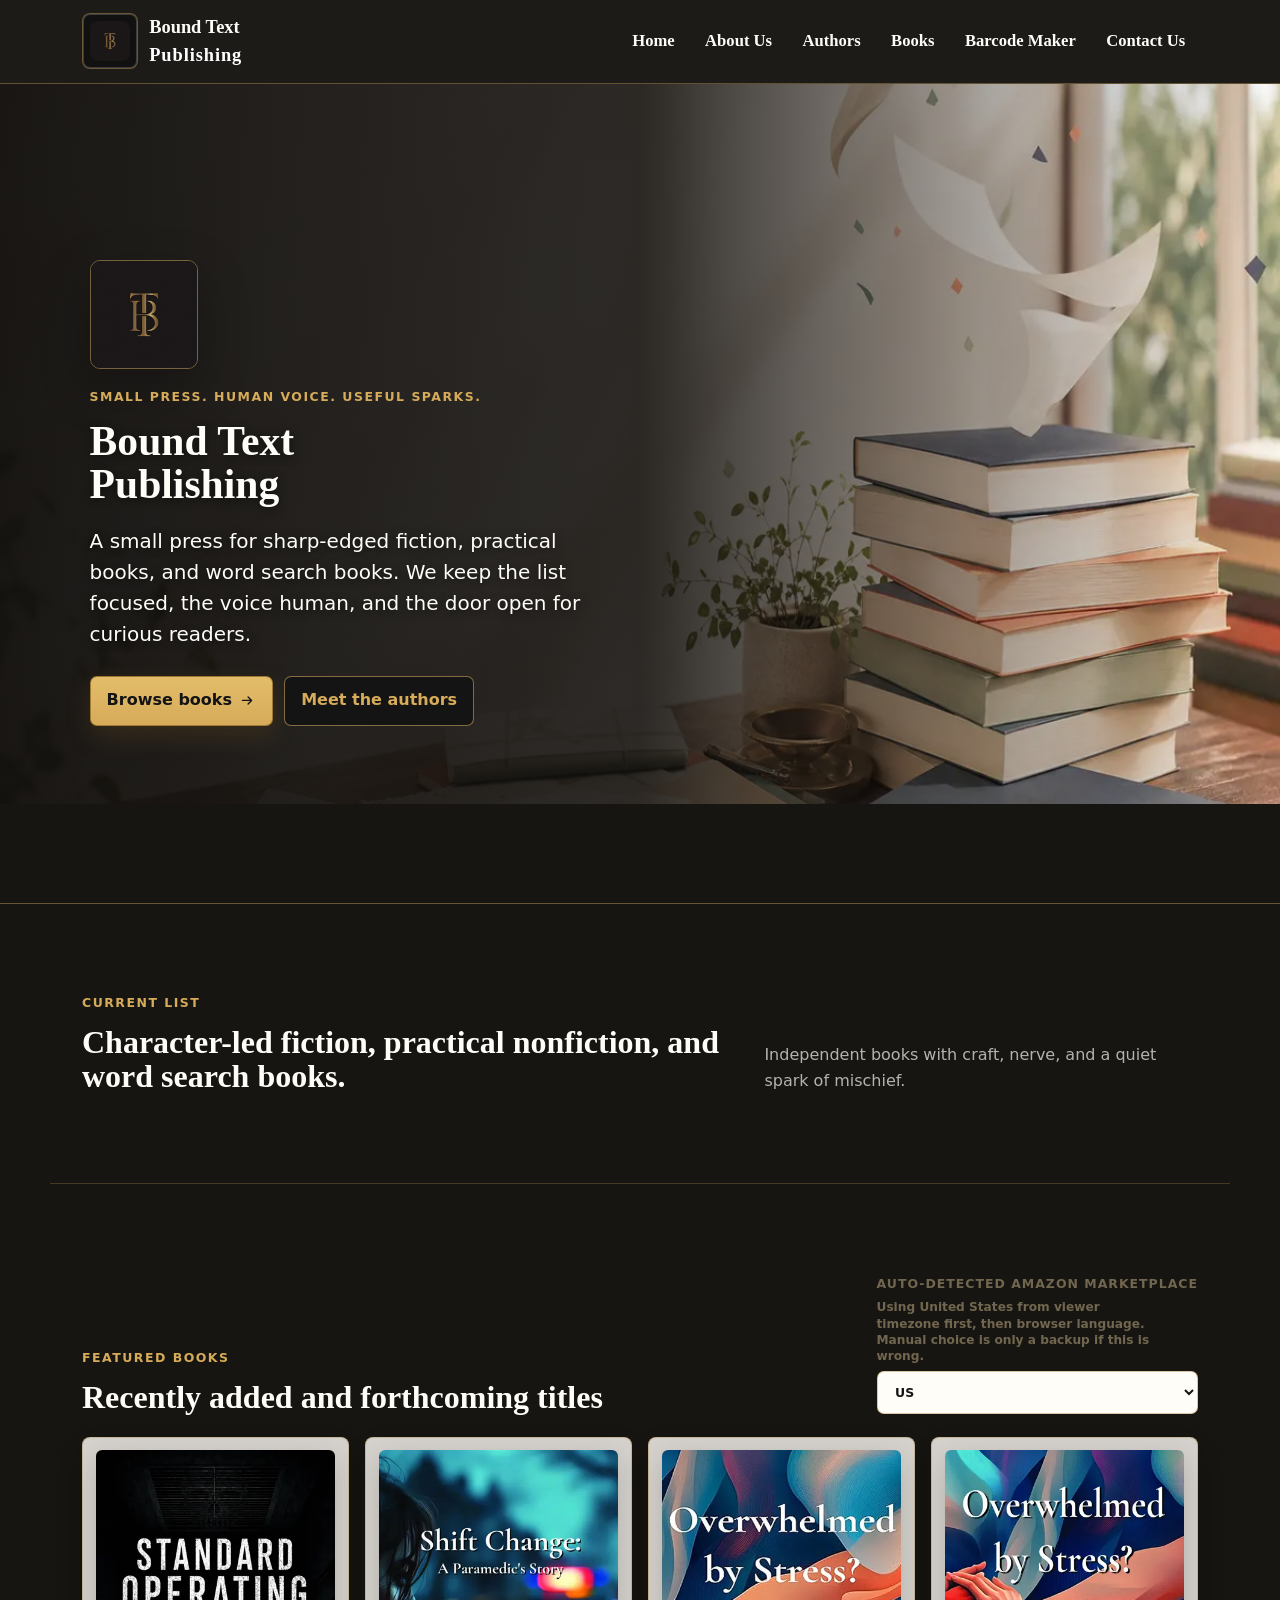
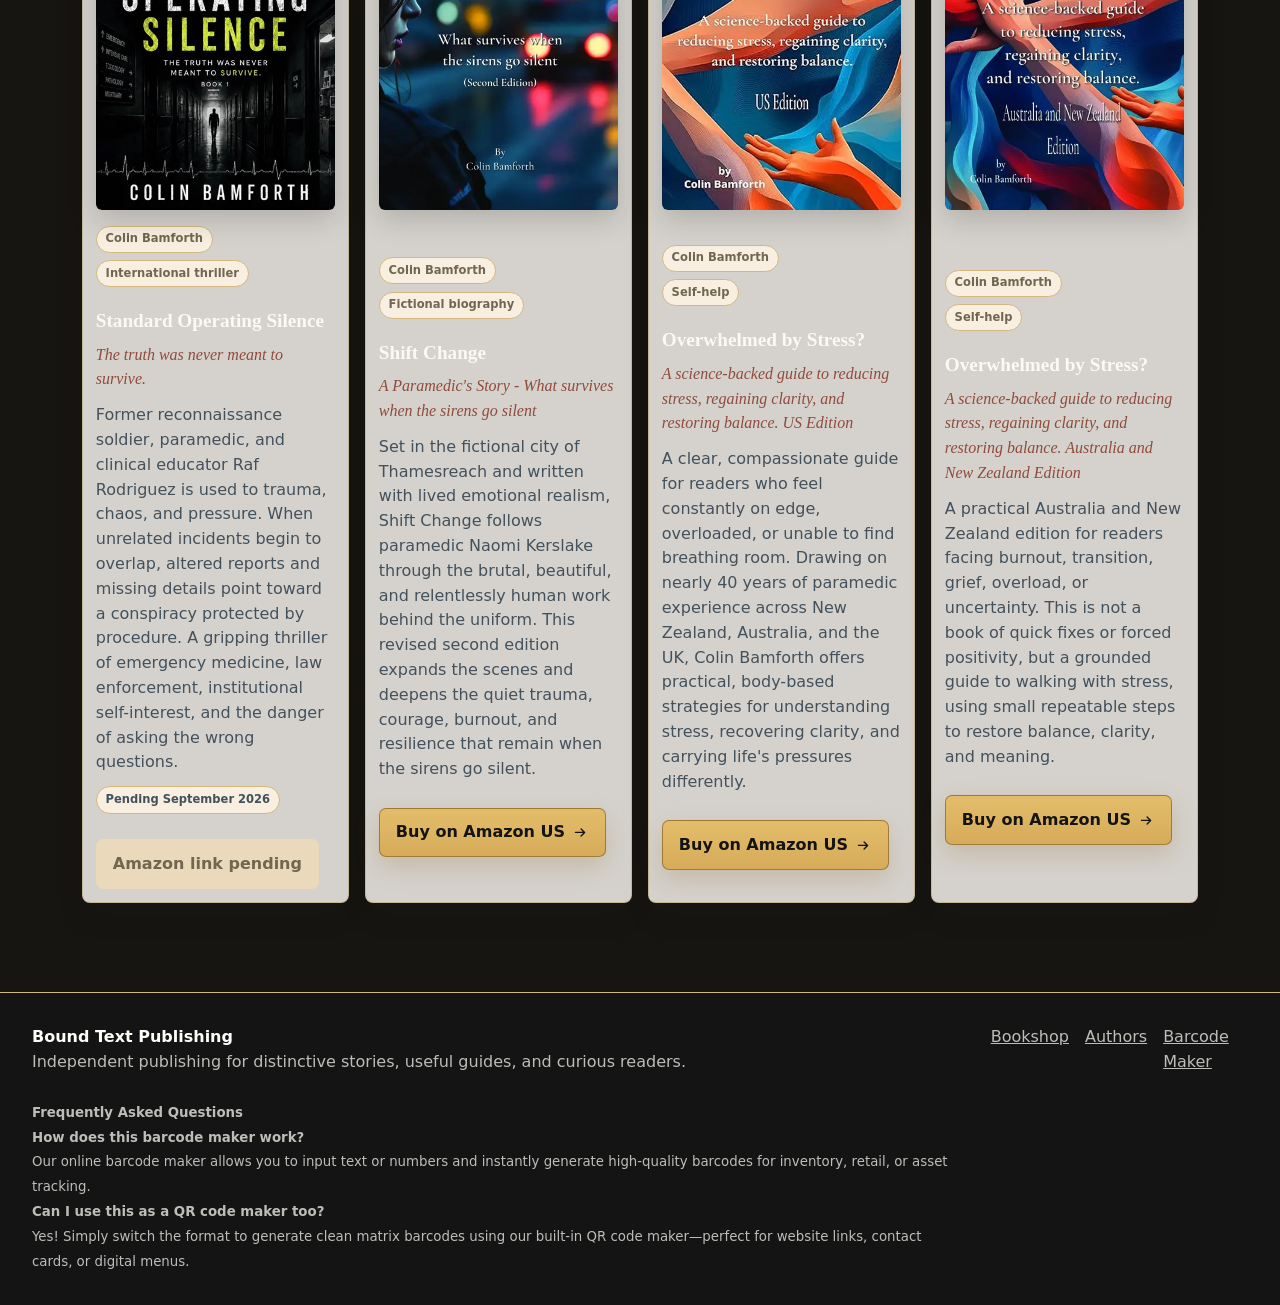
==== index.html @ a1147812 "Update index.html" ====
<!doctype html>
<html lang="en">
  <head>
    <meta charset="utf-8">
    <meta name="viewport" content="width=device-width, initial-scale=1">
    <meta http-equiv="Content-Security-Policy" content="default-src 'self'; script-src 'self' 'unsafe-inline' https://pagead2.googlesyndication.com; style-src 'self'; img-src 'self' data: https://pagead2.googlesyndication.com; connect-src 'none'; object-src 'none'; base-uri 'self'; form-action 'self'; upgrade-insecure-requests">
    <title>Free Barcode Maker & QR Code Generator | BoundText</title>
    <meta name="description" content="Bound Text Publishing: independent books with craft, nerve, and a quiet spark of mischief. Featuring a free online barcode maker and QR code generator.">
    <link rel="stylesheet" href="styles.css?v=5">
    <!-- Preload critical WebP hero background layout -->
    <link rel="preload" href="assets/hero-publishing.webp" as="image">
    <script async src="https://pagead2.googlesyndication.com/pagead/js/adsbygoogle.js?client=ca-pub-6010064614725231" crossorigin="anonymous"></script>
  </head>
  <body>
    <a class="skip-link" href="#main">Main content</a>
    <header class="site-header">
      <nav class="nav-shell" aria-label="Main navigation">
        <a class="brand" href="#home" aria-label="Bound Text Publishing home">
          <!-- Updated BT Logo WebP file path -->
          <span class="brand-mark"><img src="assets/bt logo tiny.webp" width="107" height="107" alt="Bound Text Logo"></span>
          <span>
            <strong>Bound Text</strong>
            <small>Publishing</small>
          </span>
        </a>
        <button class="menu-button" type="button" aria-expanded="false" aria-controls="site-menu">
          <span></span><span></span><span></span>
        </button>
      <div class="site-menu" id="site-menu">
        <a href="#home">Home</a>
        <a href="#about">About Us</a>
        <a href="#authors">Authors</a>
        <a href="#books">Books</a>
        <a href="#barcode">Barcode Maker</a>
        <a href="#contact">Contact Us</a>
      </div>
      </nav>
    </header>

    <!-- Min-height acts as a visual anchor preventing footer-upward layout shifts -->
    <main id="main" style="min-height: 80vh;">
      <section class="section">
        <h1>Bound Text Publishing</h1>
        <p>Independent publishing for distinctive stories, useful guides, and curious readers. Small press. Human voice. Useful sparks.</p>
        <p>Character-led fiction, practical nonfiction, and word search books. Browse our curated collection of authors and distinctive stories.</p>
        <h2>Free Online Barcode Maker and QR Code Generator</h2>
        <p>Create ISBN barcodes with genuine checksum validation, publishing codes, retail labels, internal inventory codes, and QR codes for public use. Accepted formats include ISBN-13, ISSN, ISMN, EAN-13, UPC-A, Code 128, and Data Matrix.</p>
      </section>
    </main>

    <footer class="site-footer">
      <div>
        <strong>Bound Text Publishing</strong>
        <p>Independent publishing for distinctive stories, useful guides, and curious readers.</p>
        
        <br>
        <p><small><strong>Frequently Asked Questions</strong></small></p>
        
        <p><small><strong>How does this barcode maker work?</strong><br>
        Our online barcode maker allows you to input text or numbers and instantly generate high-quality barcodes for inventory, retail, or asset tracking.</small></p>
        
        <p><small><strong>Can I use this as a QR code maker too?</strong><br>
        Yes! Simply switch the format to generate clean matrix barcodes using our built-in QR code maker—perfect for website links, contact cards, or digital menus.</small></p>
      </div>
      <div class="footer-links">
        <a href="#books">Bookshop</a>
        <a href="#authors">Authors</a>
        <a href="#barcode">Barcode Maker</a>
      </div>
    </footer>

    <template id="icon-arrow">
      <svg viewBox="0 0 24 24" aria-hidden="true"><path d="M5 12h13m-5-5 5 5-5 5"></path></svg>
    </template>
    
    <!-- Defer non-critical execution to let DOM tree render smoothly first -->
    <script src="bwip-js.min.js?v=1" defer></script>
   <script src="content.js?v=2" defer></script>
    <script src="app.js?v=5" defer></script>
  </body>
</html>
---- styles.css ----
:root {
  --paper: #f8efe0;
  --paper-deep: #ead9ba;
  --ink: #141414;
  --charcoal: #1d1b18;
  --muted: #71664f;
  --line: #d2b77f;
  --blue: #253744;
  --green: #455b4a;
  --coral: #8f4b3c;
  --gold: #d6ab59;
  --gold-deep: #a97c2e;
  --gold-dark: #8d6422;
  --heading-font: Garamond, "EB Garamond", "Cormorant Garamond", Georgia, serif;
  --white: #fffdf7;
  --shadow: 0 18px 55px rgba(20, 20, 20, 0.16);
}

* {
  box-sizing: border-box;
}

html {
  scroll-behavior: smooth;
}

body {
  margin: 0;
  background:
    radial-gradient(circle at top left, rgba(213, 171, 89, 0.12), transparent 22rem),
    #171511;
  color: rgba(255, 253, 247, 0.9);
  font-family: Inter, ui-sans-serif, system-ui, -apple-system, BlinkMacSystemFont, "Segoe UI", sans-serif;
  line-height: 1.55;
}

a {
  color: inherit;
}

svg {
  width: 1.05em;
  height: 1.05em;
  fill: none;
  stroke: currentColor;
  stroke-width: 2;
  stroke-linecap: round;
  stroke-linejoin: round;
  vertical-align: -0.16em;
}

.skip-link {
  position: absolute;
  left: 1rem;
  top: -4rem;
  z-index: 20;
  background: var(--ink);
  color: var(--white);
  padding: 0.7rem 1rem;
}

.skip-link:focus {
  top: 1rem;
}

.site-header {
  position: sticky;
  top: 0;
  z-index: 10;
  background: var(--charcoal);
  border-bottom: 1px solid rgba(213, 173, 98, 0.38);
  backdrop-filter: blur(18px);
}

.nav-shell {
  display: flex;
  align-items: center;
  justify-content: space-between;
  max-width: 1180px;
  margin: 0 auto;
  padding: 0.8rem clamp(1rem, 3vw, 2rem);
  gap: 1rem;
}

.brand {
  display: inline-flex;
  align-items: center;
  gap: 0.7rem;
  text-decoration: none;
}

.brand-mark,
.author-portrait {
  display: grid;
  place-items: center;
  color: var(--gold);
  background: #111;
  box-shadow: inset 0 0 0 1px rgba(255, 255, 255, 0.18);
}

.brand-mark {
  width: 3.5rem !important;
  height: 3.5rem !important;
  border-radius: 8px;
  font-family: var(--heading-font);
  font-weight: 700;
  border: 1px solid rgba(213, 173, 98, 0.45);
  flex-shrink: 0;
}

.brand-mark img {
  display: block;
  width: 100%;
  height: 100%;
  object-fit: contain !important;
  border-radius: inherit;
}

.brand strong {
  display: block;
  color: var(--white);
  font-family: var(--heading-font);
  font-size: 1.15rem;
}

.brand small {
  display: block;
  color: #ffffff !important;
  font-family: var(--heading-font) !important;
  font-size: 1.15rem !important; /* Changed from 0.85rem to match 'Bound Text' */
  letter-spacing: 0.05em;
  text-transform: capitalize !important;
  font-weight: 700 !important;   /* Increased to 700 to match the bold weight */
}

.site-menu {
  display: flex;
  align-items: center;
  gap: 0.3rem;
}

.site-menu a {
  border-radius: 6px;
  color: var(--white);
  font-family: var(--heading-font);
  font-size: 1.04rem;
  font-weight: 700;
  padding: 0.65rem 0.8rem;
  text-decoration: none;
}

.site-menu a:hover,
.site-menu a[aria-current="true"] {
  background: rgba(213, 173, 98, 0.16);
  color: var(--white);
}

.menu-button {
  display: none;
  width: 2.7rem;
  height: 2.7rem;
  border: 1px solid rgba(213, 173, 98, 0.45);
  border-radius: 8px;
  background: rgba(255, 253, 247, 0.08);
}

.menu-button span {
  display: block;
  width: 1.1rem;
  height: 2px;
  margin: 4px auto;
  background: var(--gold);
}

main {
  min-height: 70vh;
  background: #171511;
}

.hero {
  position: relative;
  display: grid;
  align-items: center;
  min-height: calc(100vh - 5rem);
  overflow: hidden;
  border-bottom: 1px solid rgba(213, 173, 98, 0.42);
}

.hero-media {
  position: absolute;
  inset: 0;
  background:
    linear-gradient(90deg, 
      rgba(17, 15, 13, 0.96) 0%,    
      rgba(17, 15, 13, 0.88) 50%,   
      rgba(17, 15, 13, 0.4) 75%,    
      transparent 100%              
    ),
    url("assets/hero-publishing.webp") center right / cover no-repeat; /* Updated to .webp */
}

.hero-copy {
  position: relative;
  max-width: 680px;
  padding: clamp(4rem, 12vh, 8rem) clamp(1.2rem, 7vw, 6rem);
}

.hero-logo {
  display: block;
  width: clamp(4.6rem, 9vw, 6.8rem);
  aspect-ratio: 1;
  margin-bottom: 1.1rem;
  border: 1px solid rgba(213, 173, 98, 0.48);
  border-radius: 10px;
  box-shadow: 0 18px 50px rgba(0, 0, 0, 0.28);
}

.hero-copy h1,
.hero-copy > p:not(.eyebrow) {
  color: var(--white);
  text-shadow: 0px 2px 8px rgba(0, 0, 0, 0.5);
}

.eyebrow {
  margin: 0 0 0.85rem;
  color: var(--gold);
  font-size: 0.78rem;
  font-weight: 800;
  letter-spacing: 0.12em;
  text-transform: uppercase;
}

h1,
h2,
h3 {
  margin: 0;
  font-family: var(--heading-font);
  font-weight: 700;
  line-height: 1.05;
}

h1 {
  max-width: 12ch;
  font-size: clamp(2.2rem, 5.5vw, 5rem); 
}

h2 {
  font-size: clamp(1.7rem, 3vw, 3.1rem);
}

h3 {
  font-size: 1.45rem;
}

p {
  margin: 0;
}

.hero-copy > p:not(.eyebrow) {
  max-width: 58ch;
  margin-top: 1.2rem;
  font-size: clamp(1.05rem, 2vw, 1.25rem);
}

.hero-actions,
.book-actions,
.split-actions {
  display: flex;
  flex-wrap: wrap;
  gap: 0.7rem;
  margin-top: 1.6rem;
}

.button {
  display: inline-flex;
  align-items: center;
  justify-content: center;
  gap: 0.45rem;
  min-height: 2.85rem;
  border: 1px solid transparent;
  border-radius: 7px;
  font-weight: 800;
  padding: 0.72rem 1rem;
  text-decoration: none;
  cursor: pointer;
}

.button.primary {
  background: linear-gradient(180deg, #e3bd6b, var(--gold));
  border-color: rgba(141, 100, 34, 0.72);
  color: #141414;
  box-shadow: 0 10px 24px rgba(141, 100, 34, 0.22);
}

.button.secondary {
  background: #141414;
  border-color: rgba(213, 173, 98, 0.58);
  color: var(--gold);
}

.button.primary:hover,
.button.secondary:hover {
  transform: translateY(-1px);
}

.button.muted {
  background: var(--paper-deep);
  color: var(--muted);
}

.section,
.page-hero,
.authors-list,
.tool-layout,
.private-gate {
  max-width: 1180px;
  margin: 0 auto;
  padding: clamp(3rem, 7vw, 6rem) clamp(1rem, 3vw, 2rem);
  color: rgba(255, 253, 247, 0.9);
}

.section h2,
.page-hero h1,
.authors-list h2,
.tool-layout h2,
.private-gate h2 {
  color: var(--white);
}

.intro-band {
  display: grid;
  grid-template-columns: minmax(0, 1.2fr) minmax(18rem, 0.8fr);
  gap: 2rem;
  border-bottom: 1px solid rgba(213, 173, 98, 0.24);
}

.intro-band > p {
  align-self: end;
  color: rgba(255, 253, 247, 0.68);
  font-size: 1.1rem;
}

.section-heading,
.books-hero {
  display: flex;
  align-items: end;
  justify-content: space-between;
  gap: 1.5rem;
}

.market-select,
.filters label,
.locked-filter,
.tool-panel label {
  display: grid;
  gap: 0.4rem;
  color: var(--muted);
  font-size: 0.78rem;
  font-weight: 800;
  letter-spacing: 0.08em;
  text-transform: uppercase;
}

.market-select small {
  max-width: 18rem;
  color: var(--muted);
  font-size: 0.76rem;
  font-weight: 600;
  letter-spacing: 0;
  line-height: 1.35;
  text-transform: none;
}

.text-button {
  width: fit-content;
  border: 0;
  background: transparent;
  color: var(--gold-deep);
  cursor: pointer;
  font: inherit;
  font-size: 0.82rem;
  font-weight: 800;
  padding: 0;
  text-decoration: underline;
}

select,
input,
textarea {
  width: 100%;
  border: 1px solid rgba(169, 124, 46, 0.42);
  border-radius: 7px;
  background: var(--white);
  color: var(--ink);
  font: inherit;
  letter-spacing: 0;
  padding: 0.75rem 0.85rem;
}

.locked-filter {
  border: 1px solid var(--line);
  border-radius: 7px;
  background: var(--white);
  padding: 0.62rem 0.85rem;
}

.locked-filter strong {
  color: var(--ink);
  font-size: 1rem;
  letter-spacing: 0;
  text-transform: none;
}

.locked-filter a {
  color: var(--blue);
  font-size: 0.8rem;
  letter-spacing: 0;
  text-transform: none;
}

textarea {
  resize: vertical;
}

.market-select select {
  min-width: 6rem;
}

.book-grid {
  display: grid;
  grid-template-columns: repeat(2, minmax(0, 1fr));
  gap: 1rem;
  margin-top: 1.4rem;
}

.book-grid.compact {
  grid-template-columns: repeat(4, minmax(0, 1fr));
}

.book-card {
  display: grid;
  grid-template-columns: 12rem minmax(0, 1fr);
  gap: 1rem;
  background: rgba(255, 253, 247, 0.82);
  border: 1px solid rgba(169, 124, 46, 0.32);
  border-radius: 8px;
  padding: 0.8rem;
  box-shadow: 0 12px 35px rgba(21, 32, 43, 0.06);
}

.book-grid.compact .book-card {
  grid-template-columns: 1fr;
}

.cover-art,
.cover-image {
  position: relative;
  aspect-ratio: 2 / 3;
  min-height: 16rem;
  overflow: hidden;
  border-radius: 6px;
}

.cover-art {
  display: flex;
  flex-direction: column;
  justify-content: space-between;
  color: var(--white);
  padding: 1rem;
  background: linear-gradient(150deg, #173f5f, #46766f);
  box-shadow: inset 0 0 0 1px rgba(255, 255, 255, 0.2);
}

.cover-image {
  margin: 0;
  background: var(--paper-deep);
  box-shadow: 0 10px 28px rgba(20, 20, 20, 0.18);
}

.cover-image img {
  display: block;
  width: 100%;
  height: 100%;
  object-fit: cover;
}

.cover-art::before {
  content: "";
  position: absolute;
  inset: auto -20% -28% -20%;
  height: 55%;
  background: rgba(255, 255, 255, 0.13);
  transform: rotate(-8deg);
}

.cover-art strong,
.cover-art em,
.cover-art small,
.cover-art b,
.cover-kicker {
  position: relative;
}

.cover-art strong {
  font-family: var(--heading-font);
  font-size: clamp(1.35rem, 2vw, 2rem);
  line-height: 1.05;
}

.cover-art em {
  color: rgba(255, 255, 255, 0.84);
  font-family: var(--heading-font);
  font-size: 0.95rem;
}

.cover-art small,
.cover-kicker {
  font-size: 0.72rem;
  font-weight: 800;
  letter-spacing: 0.09em;
  text-transform: uppercase;
}

.cover-art b {
  align-self: end;
  display: grid;
  place-items: center;
  width: 3rem;
  height: 3rem;
  border: 1px solid rgba(255, 255, 255, 0.45);
  border-radius: 50%;
  font-family: var(--heading-font);
}

.cover-colin-bamforth {
  background: linear-gradient(150deg, #173f5f, #c59a43);
}

.cover-avery-solene {
  background: linear-gradient(150deg, #2c3440, #bd5d4b);
}

.cover-russell-bruce {
  background: linear-gradient(150deg, #18202b, #46766f);
}

.book-copy {
  display: flex;
  flex-direction: column;
  min-width: 0;
}

.book-copy p {
  color: #43515c;
  margin-top: 0.7rem;
}

.book-meta {
  display: grid;
  align-content: start;
  gap: 0.45rem;
  min-height: 4.8rem;
  margin-bottom: 0.55rem;
}

.book-grid:not(.compact) .book-meta {
  grid-template-columns: repeat(2, max-content);
  min-height: 2rem;
}

.book-meta span,
.status-pill {
  display: inline-flex;
  width: fit-content;
  border: 1px solid var(--line);
  border-radius: 999px;
  background: var(--paper);
  color: var(--muted);
  font-size: 0.72rem;
  font-weight: 800;
  padding: 0.23rem 0.55rem;
}

.subtitle {
  color: var(--coral) !important;
  font-family: var(--heading-font);
  font-style: italic;
}

.page-hero {
  display: grid;
  gap: 1rem;
  border-bottom: 1px solid rgba(213, 173, 98, 0.24);
}

.page-hero h1 {
  max-width: 16ch;
  font-size: clamp(2.5rem, 6vw, 5rem);
}

.page-hero > p,
.page-hero > div > p:not(.eyebrow) {
  max-width: 68ch;
  color: rgba(255, 253, 247, 0.68);
  font-size: 1.1rem;
}

.authors-list {
  display: grid;
  gap: 1.2rem;
}

.author-panel {
  display: grid;
  grid-template-columns: 8rem minmax(0, 1fr);
  gap: 1.4rem;
  align-items: center;
  border-bottom: 1px solid rgba(213, 173, 98, 0.24);
  padding-bottom: 1.4rem;
}

.author-portrait {
  width: 8rem;
  height: 8rem;
  border-radius: 8px;
  font-family: var(--heading-font);
  font-size: 2rem;
}

.quiet {
  color: rgba(255, 253, 247, 0.62);
  font-size: 0.95rem;
}

.tool-panel .quiet {
  color: var(--muted);
}

.format-help {
  border-top: 1px solid var(--line);
  margin-top: 0.6rem;
  padding-top: 0.8rem;
}

.format-help summary {
  color: var(--gold-dark);
  cursor: pointer;
  font-family: var(--heading-font);
  font-weight: 800;
}

.format-help dl {
  display: grid;
  gap: 0.55rem;
  margin: 0.8rem 0 0;
}

.format-help dt {
  color: var(--ink);
  font-weight: 800;
}

.format-help dd {
  color: var(--muted);
  margin: -0.45rem 0 0;
}

.text-link {
  display: inline-flex;
  gap: 0.35rem;
  margin-top: 1rem;
  color: var(--gold);
  font-weight: 800;
  text-decoration: none;
}

.filters {
  display: grid;
  grid-template-columns: minmax(10rem, 1fr) minmax(10rem, 1fr) auto;
  gap: 0.8rem;
  align-items: end;
  max-width: 1180px;
  margin: 0 auto;
  padding: 1.2rem clamp(1rem, 3vw, 2rem) 0;
}

.filter-count {
  align-self: center;
  color: var(--gold-deep);
  font-size: 0.88rem;
  font-weight: 800;
  white-space: nowrap;
}

.no-results {
  max-width: 1180px;
  margin: 0 auto;
  padding: 0 clamp(1rem, 3vw, 2rem) 4rem;
  color: rgba(255, 253, 247, 0.68);
  font-weight: 800;
}

.all-books {
  max-width: 1180px;
  margin: 0 auto;
  padding: 1.2rem clamp(1rem, 3vw, 2rem) clamp(3rem, 7vw, 6rem);
}

.tool-layout {
  display: grid;
  grid-template-columns: minmax(16rem, 0.7fr) minmax(0, 1.3fr);
  gap: 1rem;
  align-items: start;
}

.ad-slot {
  display: grid;
  place-items: center;
  max-width: 1180px;
  min-height: 6rem;
  margin: 1.4rem auto 0;
  border: 1px dashed rgba(213, 173, 98, 0.7);
  border-radius: 8px;
  background: rgba(20, 20, 20, 0.04);
  color: var(--muted);
  padding: 1rem;
  text-align: center;
}

.ad-slot span {
  color: var(--ink);
  font-weight: 800;
}

.ad-slot.premium {
  background: #141414;
  color: rgba(255, 253, 247, 0.68);
}

.ad-slot.premium span {
  color: var(--gold);
}

.tool-panel,
.barcode-preview,
.private-workspace,
.payment-options article {
  background: var(--white);
  border: 1px solid var(--line);
  border-radius: 8px;
  padding: 1rem;
  box-shadow: 0 12px 35px rgba(21, 32, 43, 0.06);
}

.barcode-preview canvas {
  display: block;
  width: 100%;
  height: auto;
  border-radius: 6px;
  background: var(--white);
}

/* Container rules to keep the high-res preview neat and responsive */
#barcode-canvas {
  max-width: 100%;
  max-height: 260px;
  width: auto;
  height: auto;
  display: block;
  margin: 0 auto;
  object-fit: contain;
  border-radius: 6px;
}
.barcode-preview [hidden] {
  display: none !important;
}

.private-gate {
  max-width: 760px;
}

.pro-workspace {
  display: grid;
  grid-template-columns: minmax(16rem, 0.72fr) minmax(0, 1.28fr);
  gap: 1rem;
}

.pro-preview {
  display: grid;
  align-content: center;
  min-height: 22rem;
}

.qr-preview {
  display: grid;
  justify-items: center;
  gap: 1rem;
}

.qr-preview img {
  width: min(100%, 280px);
  aspect-ratio: 1;
  border: 1px solid var(--line);
  border-radius: 8px;
  background: var(--white);
  padding: 0.7rem;
}

.private-workspace {
  display: grid;
  gap: 1rem;
}

.payment-options {
  display: grid;
  grid-template-columns: repeat(3, minmax(0, 1fr));
  gap: 1rem;
  margin-top: 1rem;
}

.site-footer {
  display: flex;
  justify-content: space-between;
  gap: 2rem;
  border-top: 1px solid var(--line);
  background: #141414;
  color: var(--white);
  padding: 2rem clamp(1rem, 3vw, 2rem);
}

.site-footer > * {
  max-width: 1180px;
}

.site-footer p,
.footer-links a {
  color: rgba(255, 253, 247, 0.72);
}

.footer-links {
  display: flex;
  gap: 1rem;
}

@media (max-width: 980px) {
  .book-grid,
  .book-grid.compact {
    grid-template-columns: 1fr;
  }

  .book-grid.compact .book-card {
    grid-template-columns: 10rem minmax(0, 1fr);
  }
}

@media (max-width: 760px) {
  .menu-button {
    display: block;
  }

  .site-menu {
    position: absolute;
    left: 1rem;
    right: 1rem;
    top: calc(100% + 0.4rem);
    display: none;
    flex-direction: column;
    align-items: stretch;
    border: 1px solid rgba(213, 173, 98, 0.42);
    border-radius: 8px;
    background: #141414;
    padding: 0.4rem;
    box-shadow: var(--shadow);
  }

  .site-menu.open {
    display: flex;
  }

  .hero {
    min-height: 86vh;
  }

 .hero-media {
    background:
      linear-gradient(180deg, rgba(20, 20, 20, 0.96) 0%, rgba(20, 20, 20, 0.82) 48%, rgba(20, 20, 20, 0.42) 100%),
      url("assets/hero-publishing.webp") center bottom / cover no-repeat; /* Updated to .webp */
  }

  h1 {
    font-size: clamp(1.8rem, 10vw, 3.2rem);
  }

  .intro-band,
  .section-heading,
  .books-hero,
  .tool-layout,
  .pro-workspace,
  .author-panel,
  .filters,
  .payment-options {
    grid-template-columns: 1fr;
  }

  .section-heading,
  .books-hero,
  .site-footer {
    align-items: start;
    flex-direction: column;
  }

  .book-card,
  .book-grid.compact .book-card {
    grid-template-columns: 1fr;
  }

  .cover-art {
    min-height: 19rem;
  }

  .footer-links {
    flex-wrap: wrap;
  }
}

/* ==========================================================================
   TABLET & MOBILE OPTIMIZATIONS (Pasted at the bottom)
   ========================================================================== */
@media (max-width: 1024px) {
  
  /* 1. Scales down the main "Bound Text" title for tablets & mobile */
  .hero-copy h1 {
    font-size: clamp(2rem, 7vw, 3.4rem);
    line-height: 1.1;
  }

  /* 2. Shrinks the "A small press for..." paragraph text */
  .hero-copy > p:not(.eyebrow) {
    font-size: clamp(0.95rem, 2vw, 1.05rem);
    margin-top: 0.8rem;
  }

  /* 3. Scales down the Browse Books & Meet Authors buttons */
  .hero-actions .button {
    font-size: 0.85rem;       
    padding: 0.55rem 0.85rem;  
    min-height: 2.5rem;       
  }
  
  /* Tightens up the button row spacing */
  .hero-actions {
    margin-top: 1.2rem;
    gap: 0.5rem;
  }
}

/* ==========================================================================
   SUBPAGE TEXT SIZING ADJUSTMENTS (Authors, Books, Barcode, Private)
   ========================================================================== */

/* 1. Tames the main titles at the top of subpages (e.g., "Authors", "Books") */
.page-hero h1 {
  font-size: clamp(1.8rem, 4vh, 2.8rem) !important; 
}

/* 2. Tames the secondary section titles (e.g., "Meet the Team", "Our Collection") */
h2, 
.section h2, 
.authors-list h2, 
.tool-layout h2, 
.private-gate h2 {
  font-size: clamp(1.4rem, 2.5vw, 2rem) !important; 
}

/* 3. Tames sub-section headers (e.g., individual book titles or tool panels) */
h3 {
  font-size: 1.2rem !important; 
}

/* 4. Safely shrinks subpage description text down to standard reading size */
.page-hero > p, 
.page-hero > div > p:not(.eyebrow),
.intro-band > p {
  font-size: 1rem !important; 
  line-height: 1.6;
}

/* Modern Author Bio Portraits */
.author-image {
  width: 140px;
  height: 140px;
  border-radius: 50%;          /* Forces the image into a perfect circle */
  object-fit: cover;           /* Centers and crops the photo automatically */
  object-position: center top; /* Keeps the focus on their faces */
  border: 3px solid #e2e8f0;   /* Adds a clean, subtle border outline */
  margin-bottom: 1rem;
  box-shadow: 0 4px 6px -1px rgba(0, 0, 0, 0.1); /* Soft modern shadow */
}

/* Author portrait styling */
.author-portrait {
  width: 100px;
  height: 100px;
  min-width: 100px;
  border-radius: 50%;
  overflow: hidden;
  margin-right: 20px;
  flex-shrink: 0;
  background: #ddd;
  display: flex;
  align-items: center;
  justify-content: center;
}

.author-portrait img {
  width: 100%;
  height: 100%;
  object-fit: cover;
}

/* --- 1. Main Page Title Adjustment --- */
.hero-copy h1 {
  font-size: 2.6rem; 
}

/* --- 2. Header Logo Text Alignment --- */
.logo-text small, 
header small, 
.site-logo small,
[class*="logo"] small,
[class*="branding"] small {
  font-family: var(--heading-font) !important;
  color: #ffffff !important;
  text-transform: capitalize !important;
  font-size: 0.85rem !important;
  opacity: 1 !important;
}

/* Ironclad responsive boundaries for the self-hosted canvas engine */
#barcode-canvas {
  display: block !important;
  width: 100% !important;
  max-width: 300px !important;
  height: auto !important;
  margin: 0 auto !important;
  object-fit: contain !important;
  border-radius: 6px !important;
}
/* ==========================================================================
   PERFORMANCE & CLS OPTIMIZATIONS
   ========================================================================== */

/* Explicit dimension guidelines to prevent Layout Shifts (CLS) */
.hero-media {
  aspect-ratio: 16 / 9;
  background-size: cover;
  background-position: center;
  background-repeat: no-repeat;
}

.cover-image img {
  width: 100%;
  height: auto;
  aspect-ratio: 239 / 360;
  object-fit: cover;
  display: block;
}

.brand-mark img {
  width: 40px;
  height: 40px;
  object-fit: contain;
}
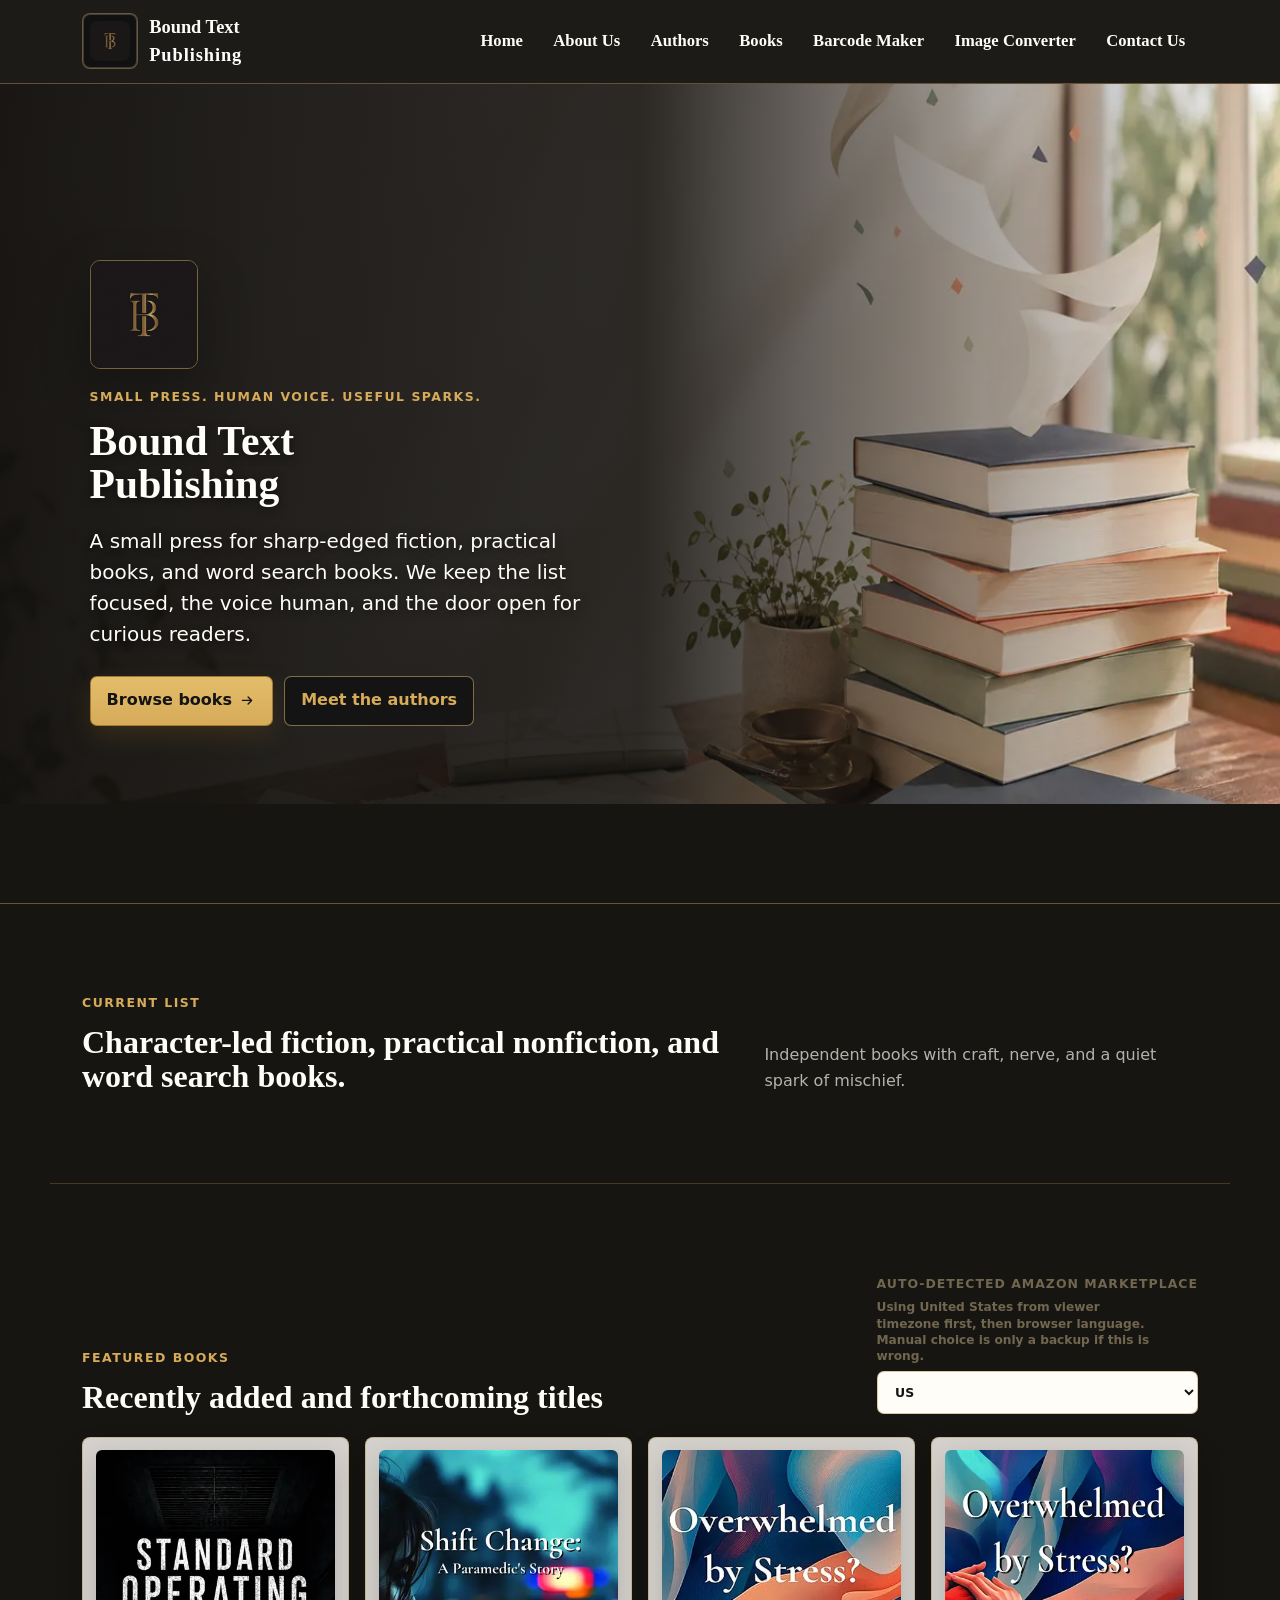
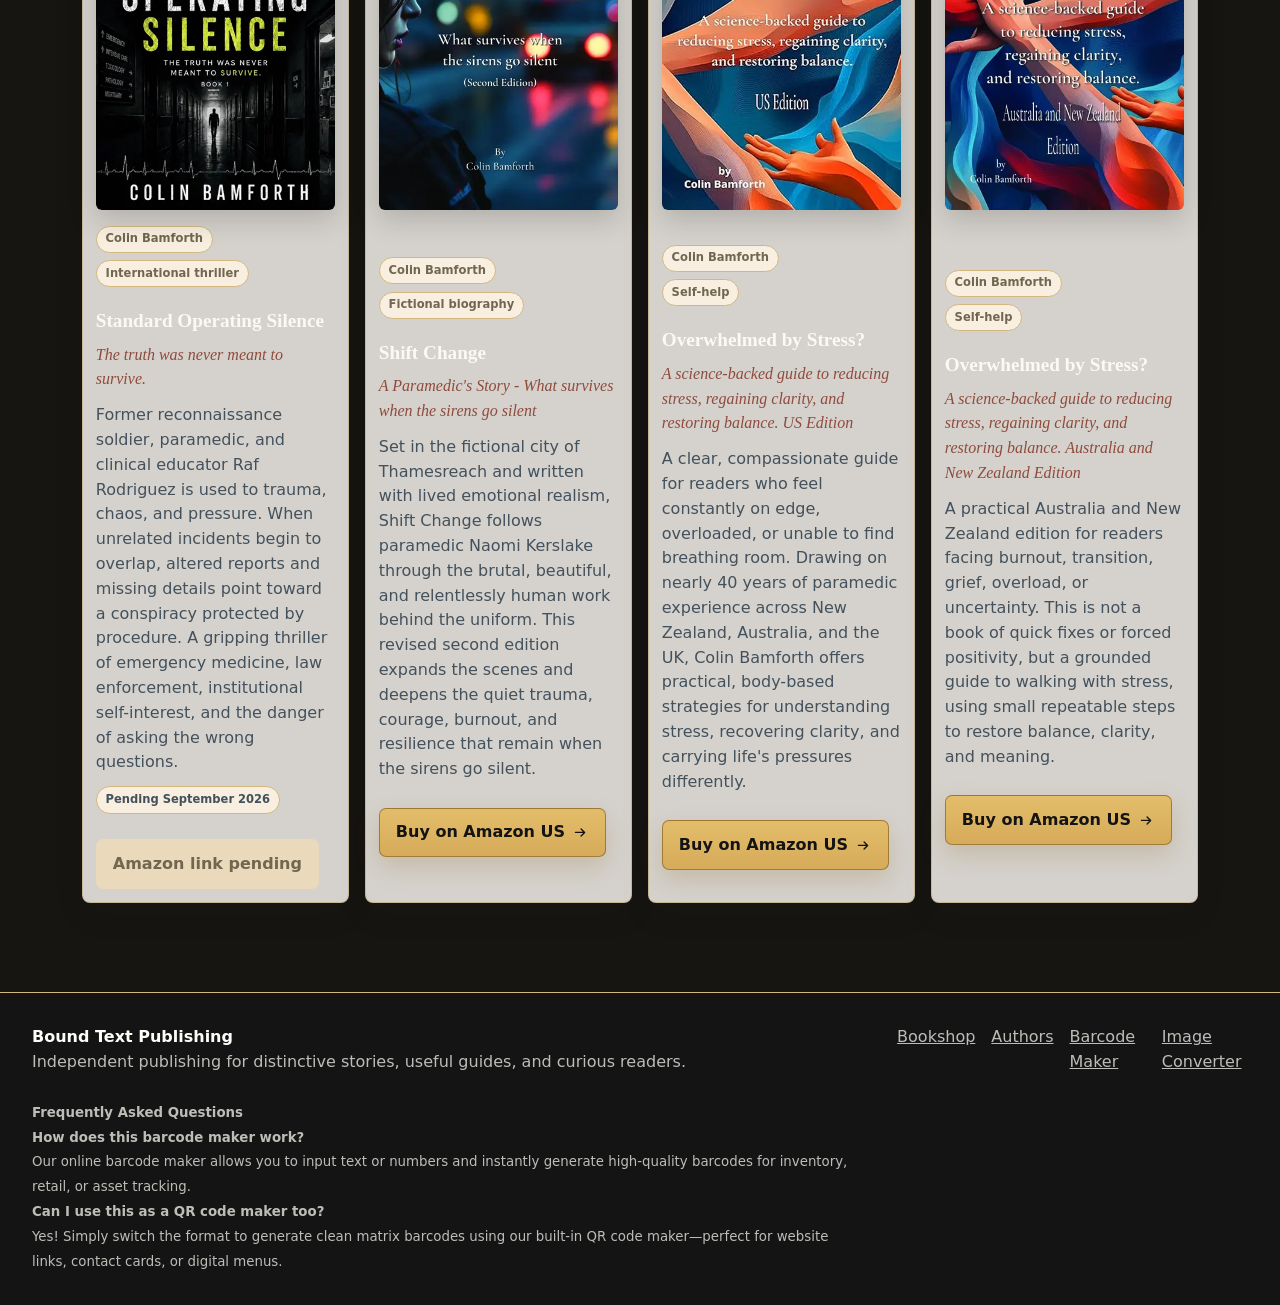
==== commit dbe82369: "Update index.html" ====
--- a/index.html
+++ b/index.html
@@ -3,13 +3,13 @@
   <head>
     <meta charset="utf-8">
     <meta name="viewport" content="width=device-width, initial-scale=1">
-    <meta http-equiv="Content-Security-Policy" content="default-src 'self'; script-src 'self' 'unsafe-inline' https://pagead2.googlesyndication.com; style-src 'self'; img-src 'self' data: https://pagead2.googlesyndication.com; connect-src 'none'; object-src 'none'; base-uri 'self'; form-action 'self'; upgrade-insecure-requests">
+    
     <title>Free Barcode Maker & QR Code Generator | BoundText</title>
     <meta name="description" content="Bound Text Publishing: independent books with craft, nerve, and a quiet spark of mischief. Featuring a free online barcode maker and QR code generator.">
     <link rel="stylesheet" href="styles.css?v=5">
     <!-- Preload critical WebP hero background layout -->
     <link rel="preload" href="assets/hero-publishing.webp" as="image">
-    <script async src="https://pagead2.googlesyndication.com/pagead/js/adsbygoogle.js?client=ca-pub-6010064614725231" crossorigin="anonymous"></script>
+
   </head>
   <body>
     <a class="skip-link" href="#main">Main content</a>
@@ -32,13 +32,14 @@
         <a href="#authors">Authors</a>
         <a href="#books">Books</a>
         <a href="#barcode">Barcode Maker</a>
+        <a href="/image-converter/">Image Converter</a>
         <a href="#contact">Contact Us</a>
       </div>
       </nav>
     </header>
 
     <!-- Min-height acts as a visual anchor preventing footer-upward layout shifts -->
-    <main id="main" style="min-height: 80vh;">
+    <main id="main">
       <section class="section">
         <h1>Bound Text Publishing</h1>
         <p>Independent publishing for distinctive stories, useful guides, and curious readers. Small press. Human voice. Useful sparks.</p>
@@ -66,6 +67,7 @@
         <a href="#books">Bookshop</a>
         <a href="#authors">Authors</a>
         <a href="#barcode">Barcode Maker</a>
+        <a href="/image-converter/">Image Converter</a>
       </div>
     </footer>
 
@@ -75,7 +77,7 @@
     
     <!-- Defer non-critical execution to let DOM tree render smoothly first -->
     <script src="bwip-js.min.js?v=1" defer></script>
-   <script src="content.js?v=2" defer></script>
+    <script src="content.js?v=2" defer></script>
     <script src="app.js?v=5" defer></script>
   </body>
 </html>
--- a/styles.css
+++ b/styles.css
@@ -1071,3 +1071,6 @@
   height: 40px;
   object-fit: contain;
 }
+#main {
+  min-height: 80vh;
+}
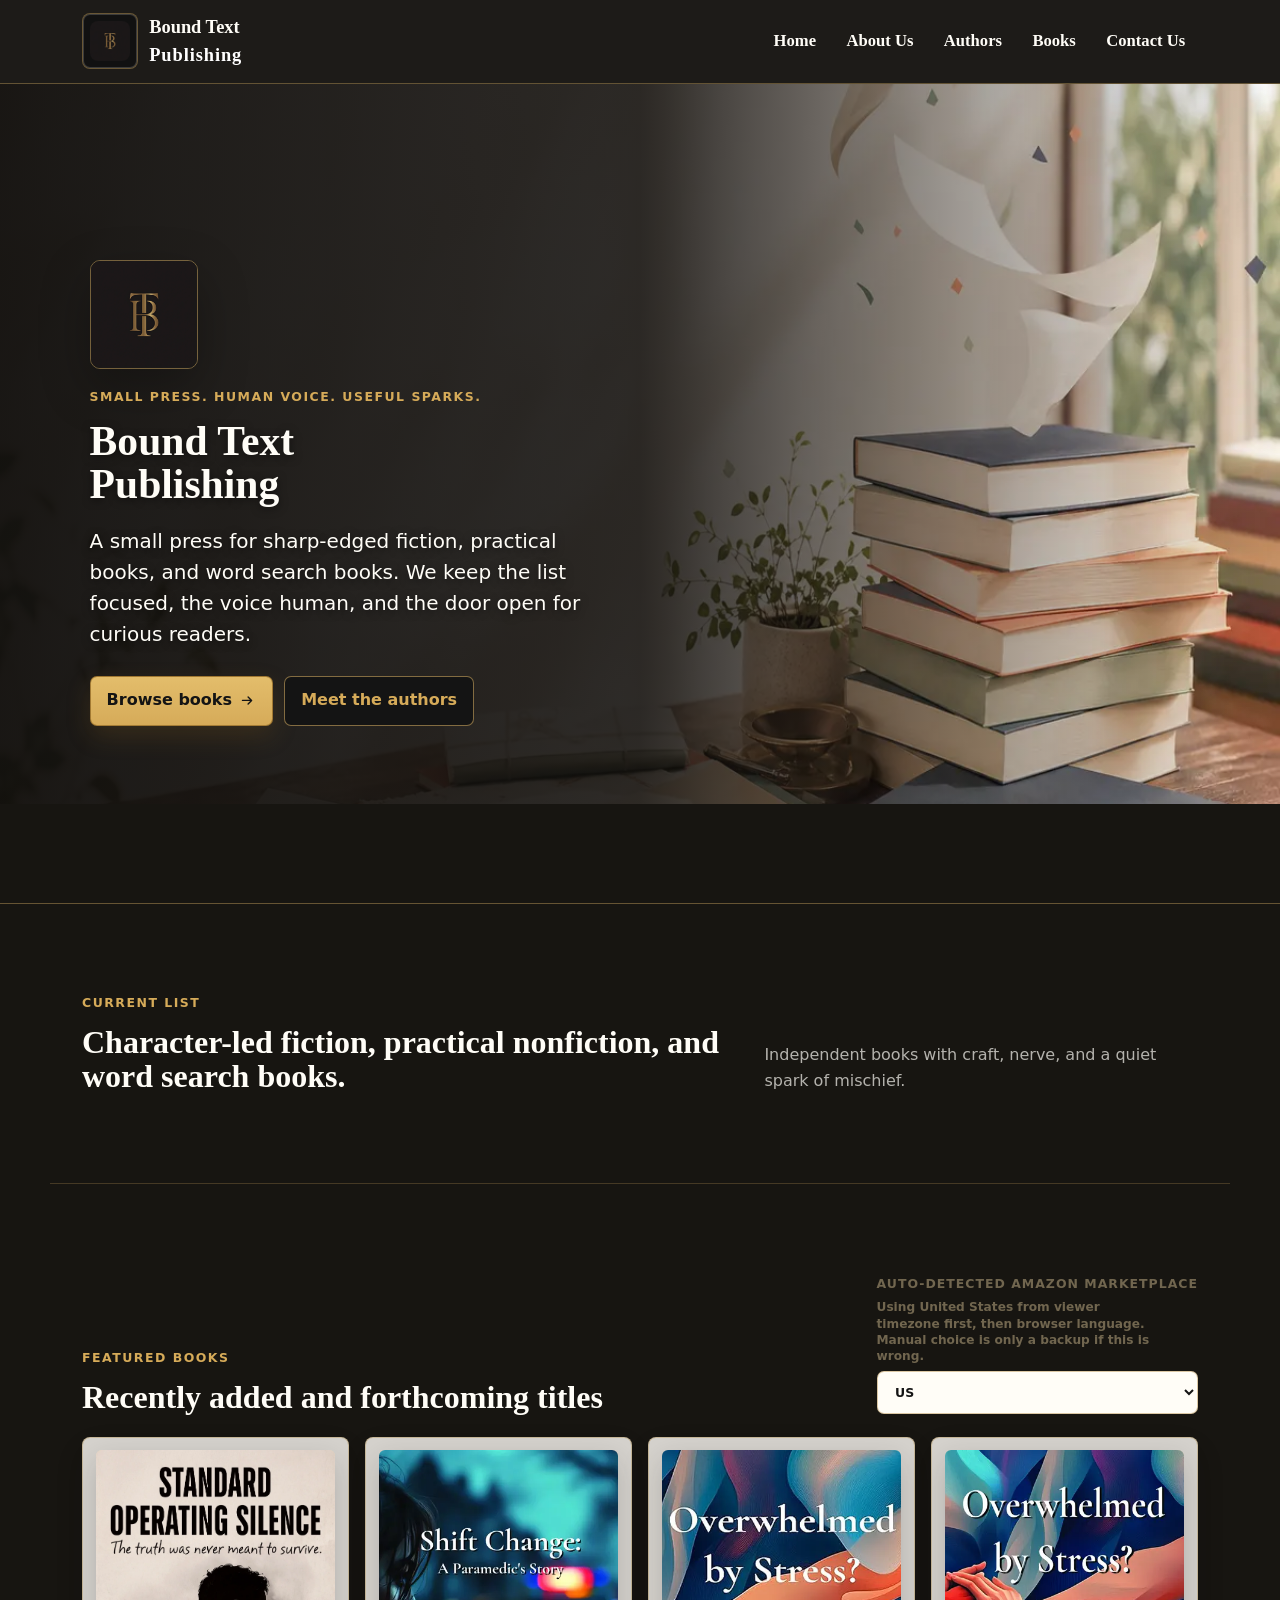
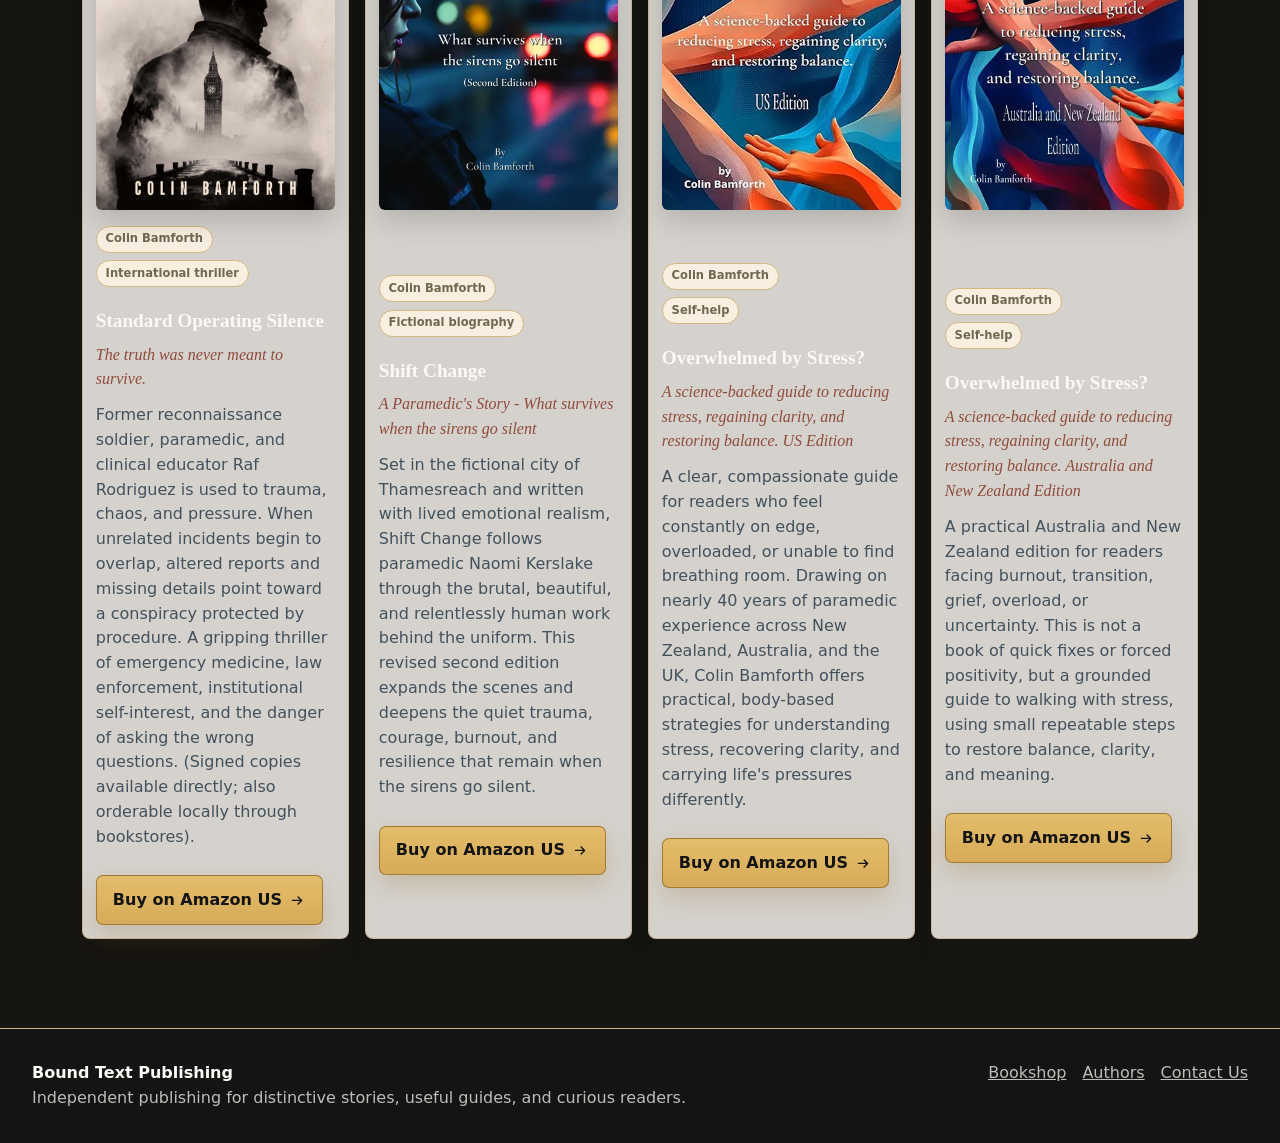
==== commit de89a3e0: "Update index.html" ====
--- a/index.html
+++ b/index.html
@@ -4,8 +4,8 @@
     <meta charset="utf-8">
     <meta name="viewport" content="width=device-width, initial-scale=1">
     
-    <title>Free Barcode Maker & QR Code Generator | BoundText</title>
-    <meta name="description" content="Bound Text Publishing: independent books with craft, nerve, and a quiet spark of mischief. Featuring a free online barcode maker and QR code generator.">
+    <title>Bound Text Publishing</title>
+    <meta name="description" content="Bound Text Publishing: independent books with craft, nerve, and a quiet spark of mischief.">
     <link rel="stylesheet" href="styles.css?v=5">
     <!-- Preload critical WebP hero background layout -->
     <link rel="preload" href="assets/hero-publishing.webp" as="image">
@@ -31,8 +31,6 @@
         <a href="#about">About Us</a>
         <a href="#authors">Authors</a>
         <a href="#books">Books</a>
-        <a href="#barcode">Barcode Maker</a>
-        <a href="/image-converter/">Image Converter</a>
         <a href="#contact">Contact Us</a>
       </div>
       </nav>
@@ -44,8 +42,6 @@
         <h1>Bound Text Publishing</h1>
         <p>Independent publishing for distinctive stories, useful guides, and curious readers. Small press. Human voice. Useful sparks.</p>
         <p>Character-led fiction, practical nonfiction, and word search books. Browse our curated collection of authors and distinctive stories.</p>
-        <h2>Free Online Barcode Maker and QR Code Generator</h2>
-        <p>Create ISBN barcodes with genuine checksum validation, publishing codes, retail labels, internal inventory codes, and QR codes for public use. Accepted formats include ISBN-13, ISSN, ISMN, EAN-13, UPC-A, Code 128, and Data Matrix.</p>
       </section>
     </main>
 
@@ -53,21 +49,11 @@
       <div>
         <strong>Bound Text Publishing</strong>
         <p>Independent publishing for distinctive stories, useful guides, and curious readers.</p>
-        
-        <br>
-        <p><small><strong>Frequently Asked Questions</strong></small></p>
-        
-        <p><small><strong>How does this barcode maker work?</strong><br>
-        Our online barcode maker allows you to input text or numbers and instantly generate high-quality barcodes for inventory, retail, or asset tracking.</small></p>
-        
-        <p><small><strong>Can I use this as a QR code maker too?</strong><br>
-        Yes! Simply switch the format to generate clean matrix barcodes using our built-in QR code maker—perfect for website links, contact cards, or digital menus.</small></p>
       </div>
       <div class="footer-links">
         <a href="#books">Bookshop</a>
         <a href="#authors">Authors</a>
-        <a href="#barcode">Barcode Maker</a>
-        <a href="/image-converter/">Image Converter</a>
+        <a href="#contact">Contact Us</a>
       </div>
     </footer>
 
@@ -76,7 +62,6 @@
     </template>
     
     <!-- Defer non-critical execution to let DOM tree render smoothly first -->
-    <script src="bwip-js.min.js?v=1" defer></script>
     <script src="content.js?v=2" defer></script>
     <script src="app.js?v=5" defer></script>
   </body>
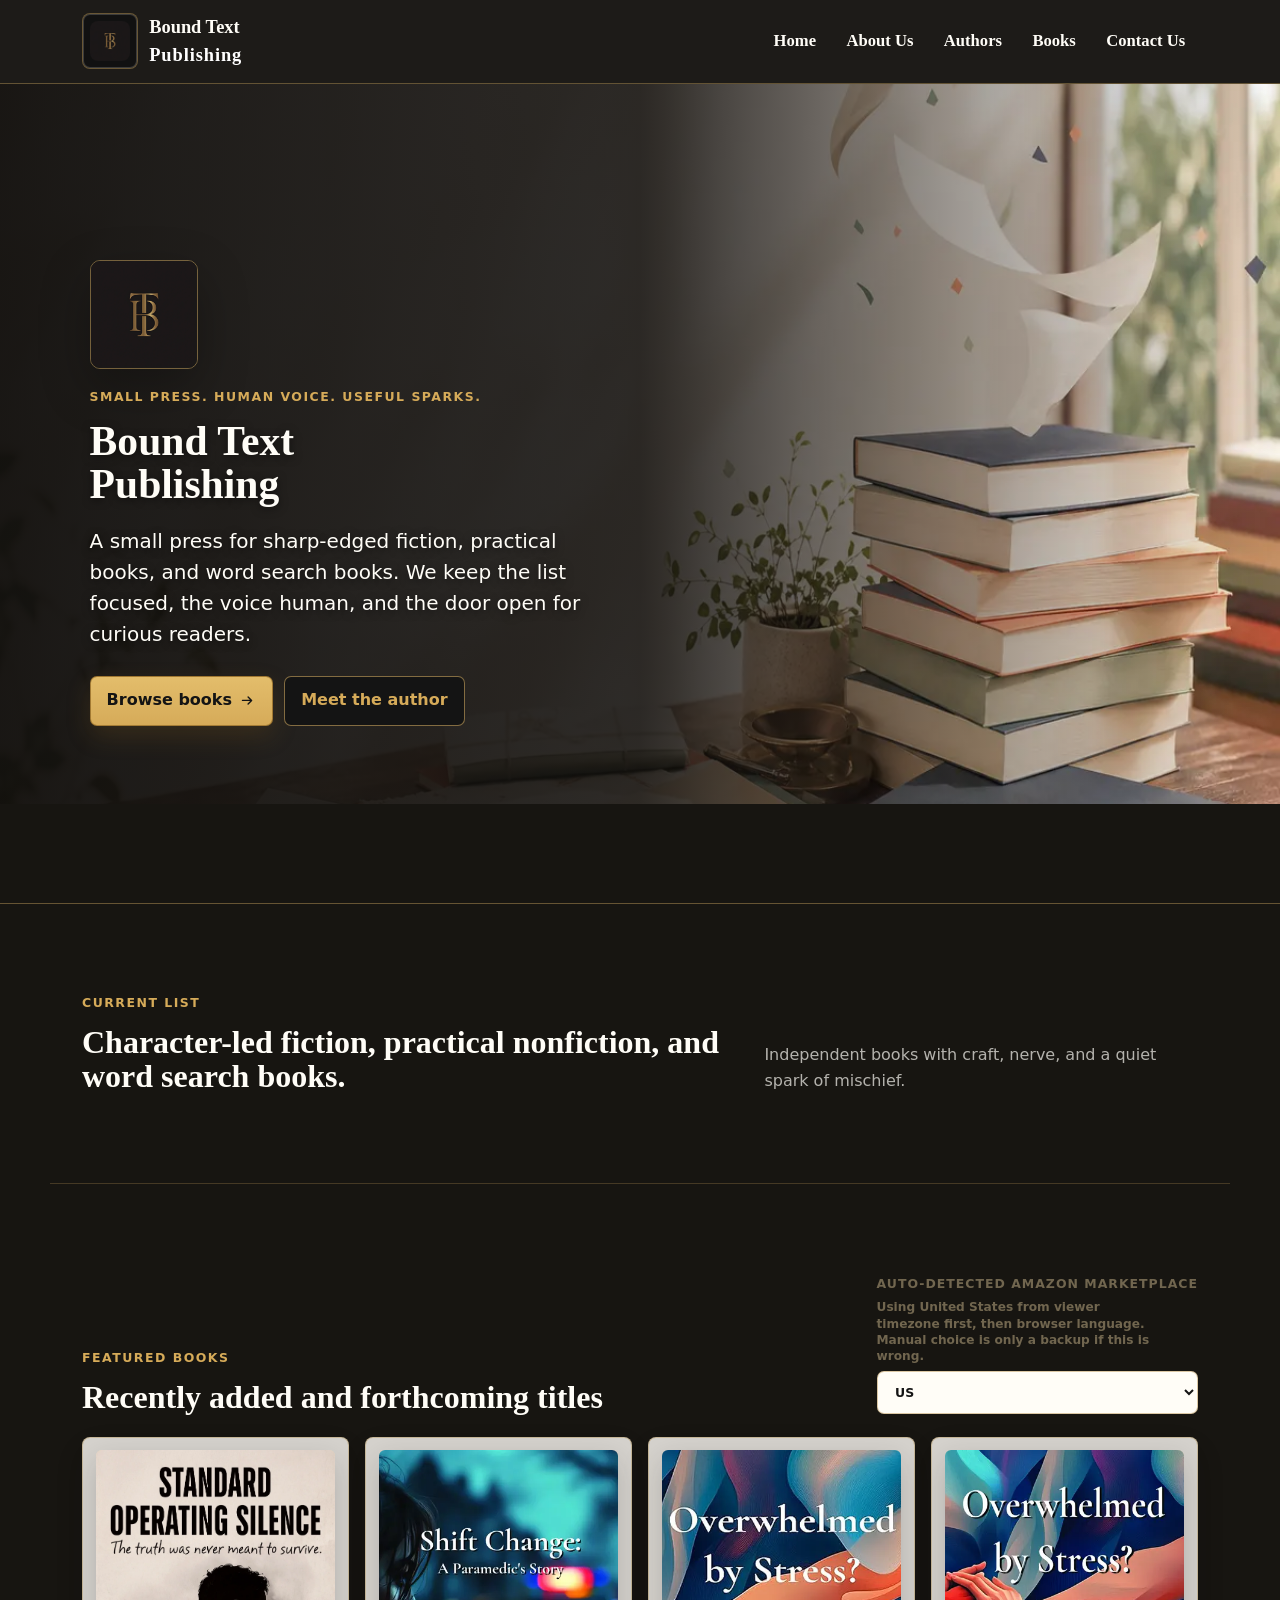
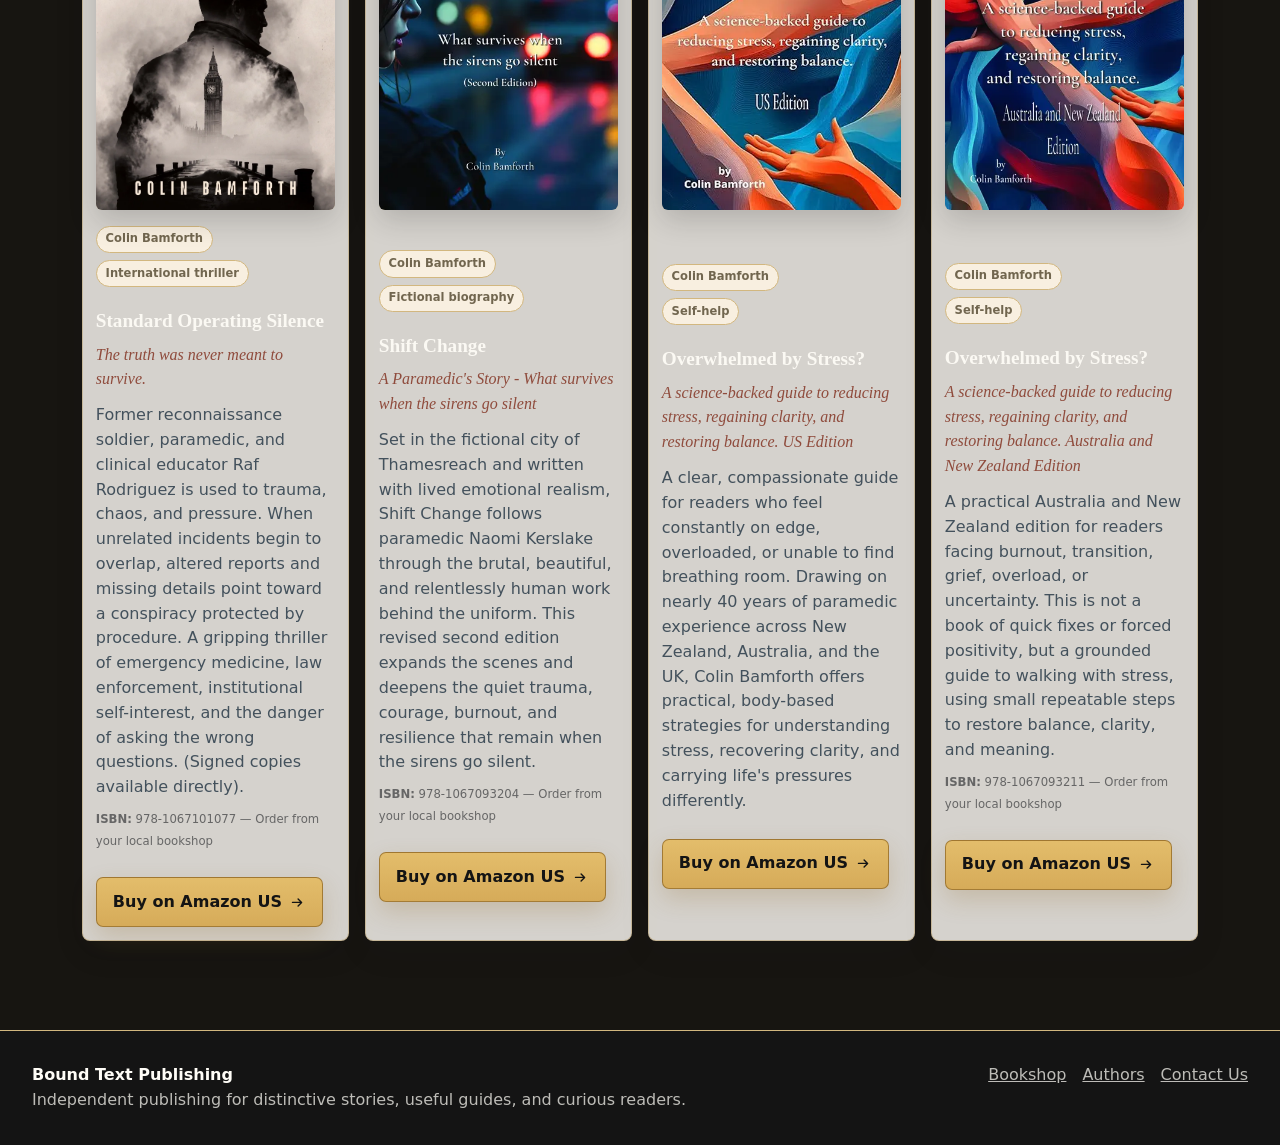
==== commit 8825f510: "Update index.html" ====
--- a/index.html
+++ b/index.html
@@ -6,6 +6,7 @@
     
     <title>Bound Text Publishing</title>
     <meta name="description" content="Bound Text Publishing: independent books with craft, nerve, and a quiet spark of mischief.">
+    <link rel="icon" type="image/webp" href="assets/bt logo tiny.webp">
     <link rel="stylesheet" href="styles.css?v=5">
     <!-- Preload critical WebP hero background layout -->
     <link rel="preload" href="assets/hero-publishing.webp" as="image">
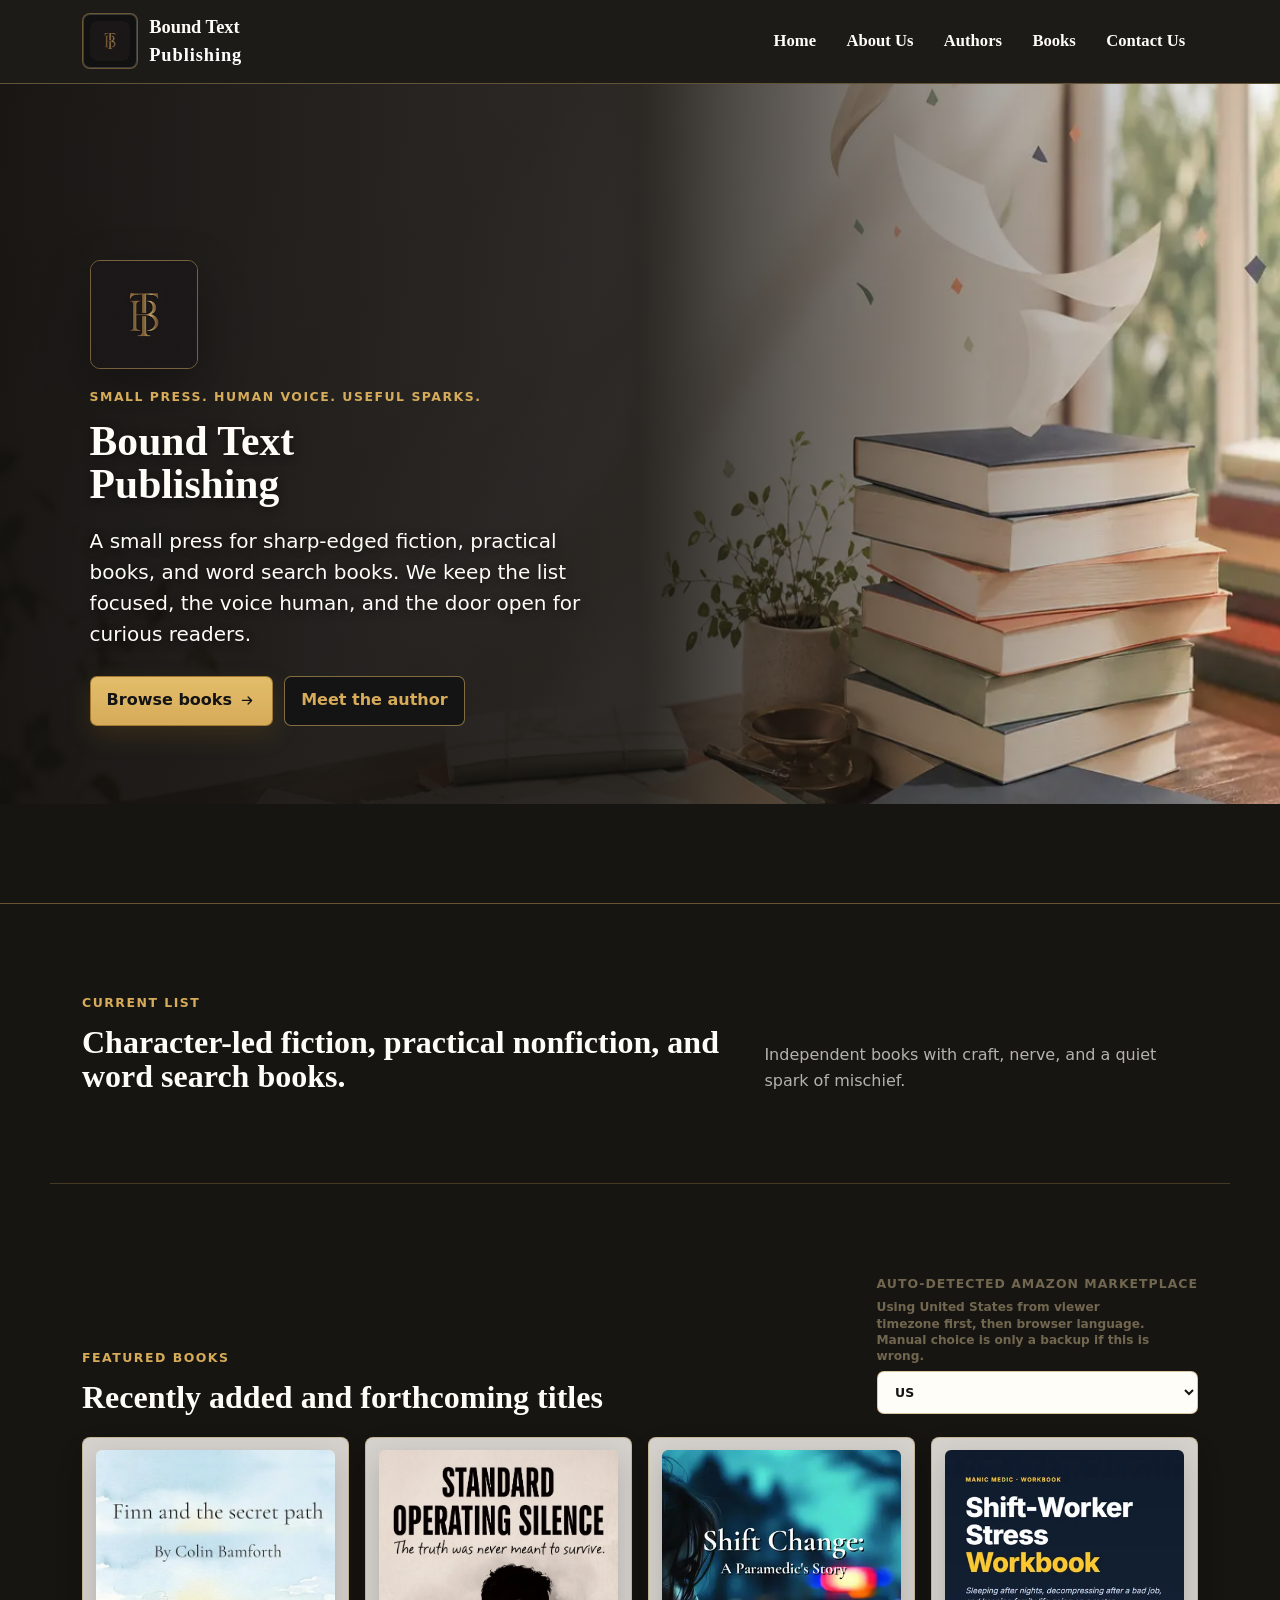
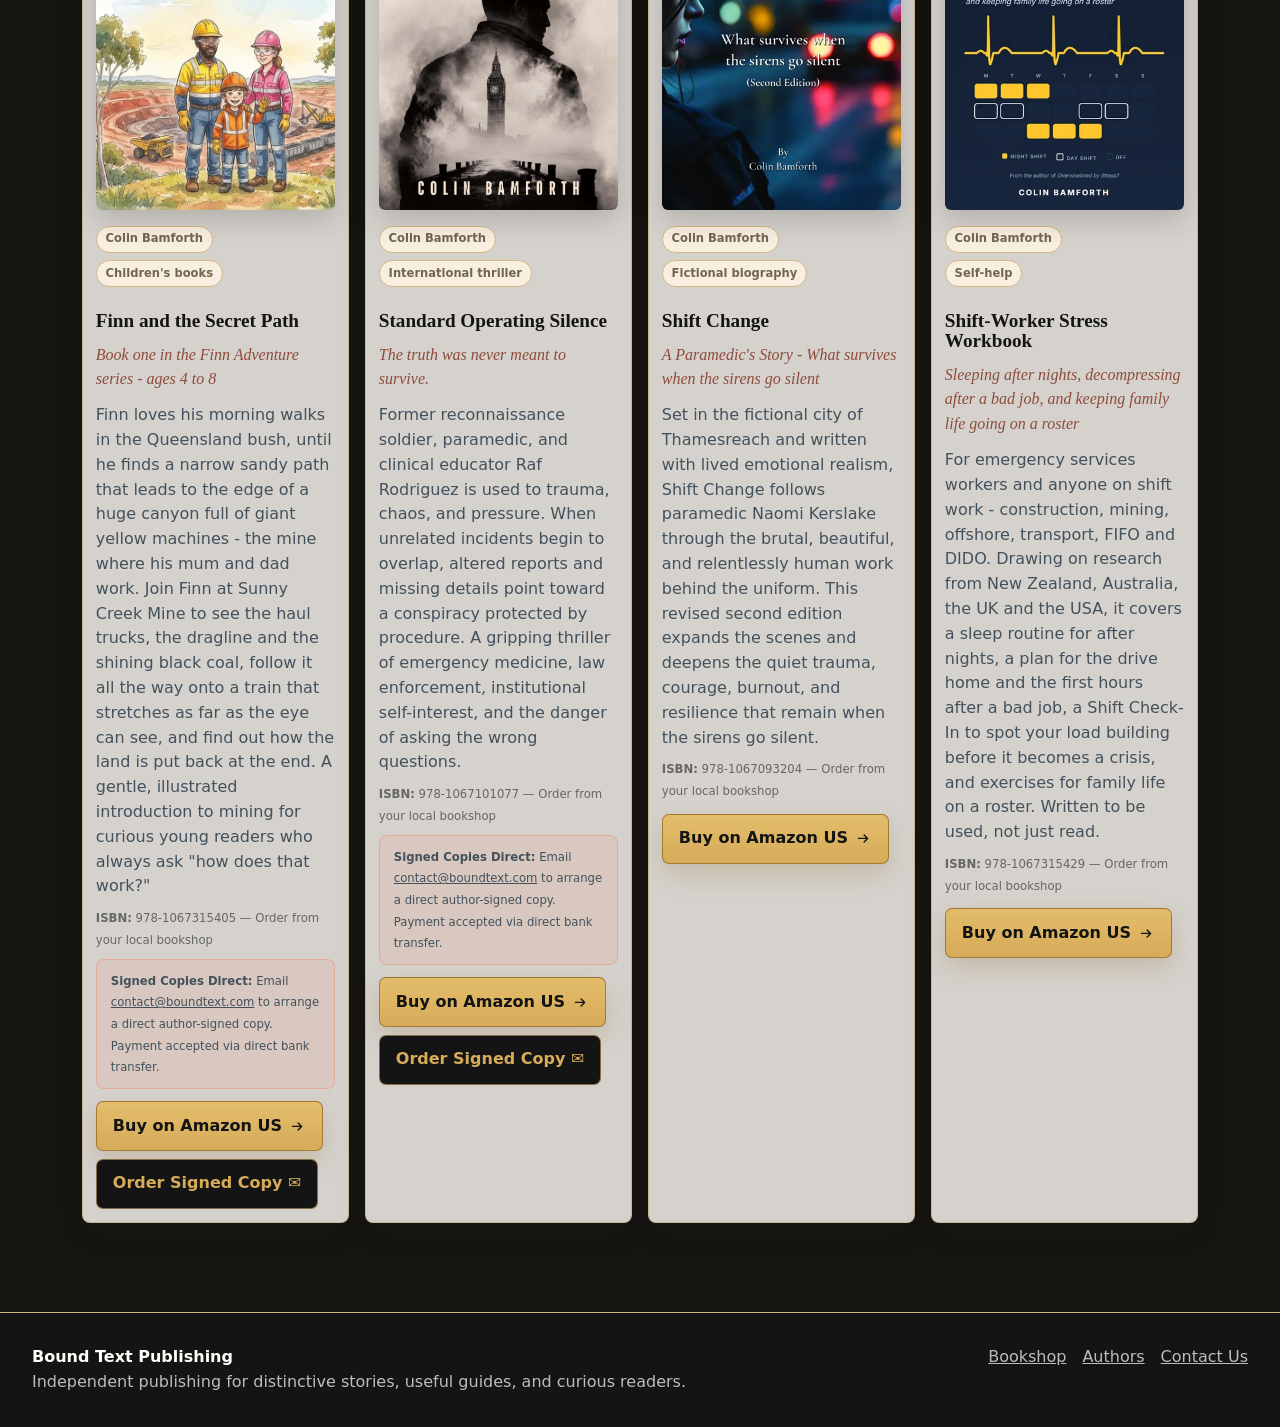
==== commit cf035ebf: "Remove old Huffed and Puffed Publishing name Bio now refers to Bound Text Publishing only; editing g" ====
--- a/index.html
+++ b/index.html
@@ -63,7 +63,7 @@
     </template>
     
     <!-- Defer non-critical execution to let DOM tree render smoothly first -->
-    <script src="content.js?v=2" defer></script>
+    <script src="content.js?v=3" defer></script>
     <script src="app.js?v=5" defer></script>
   </body>
 </html>
--- a/styles.css
+++ b/styles.css
@@ -446,6 +446,12 @@
   border-radius: 8px;
   padding: 0.8rem;
   box-shadow: 0 12px 35px rgba(21, 32, 43, 0.06);
+  /* Keep text directly under the cover instead of spreading spare height between rows */
+  align-content: start;
+}
+
+.book-card h3 {
+  color: var(--ink);
 }
 
 .book-grid.compact .book-card {
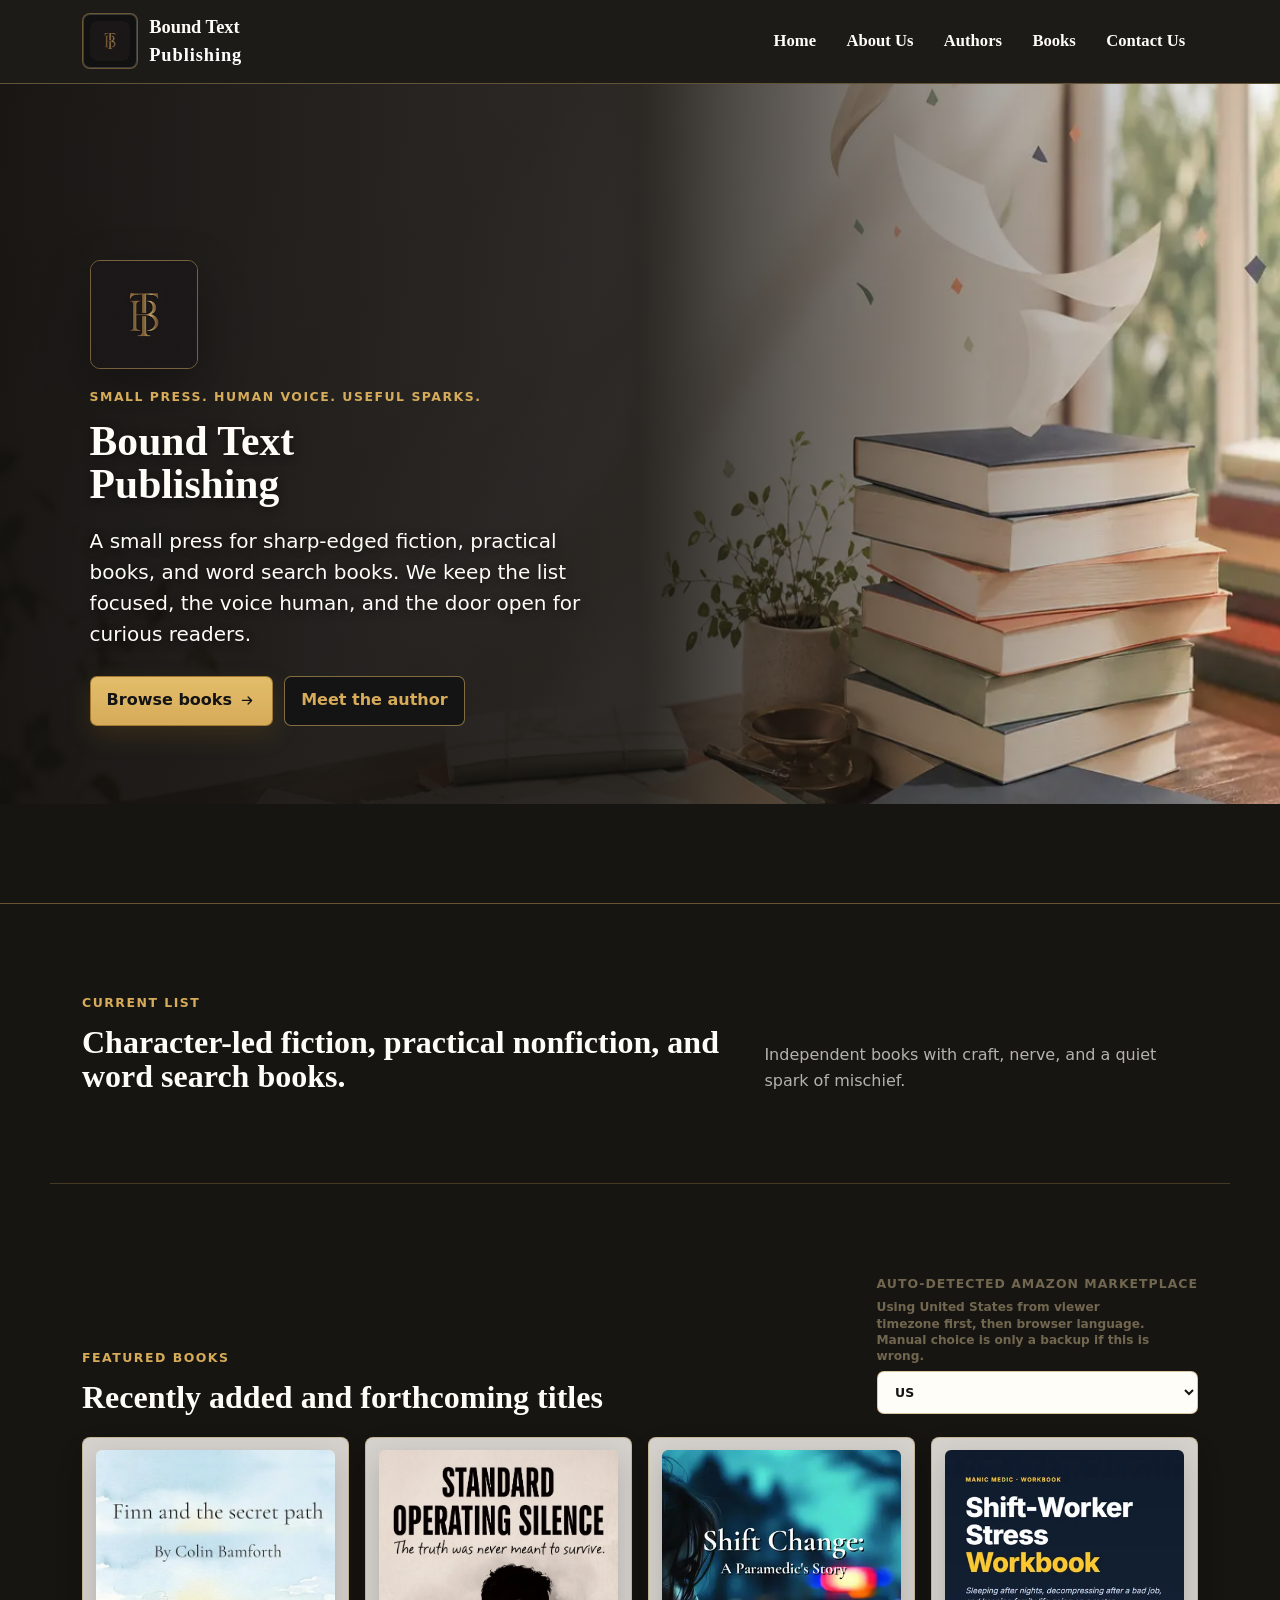
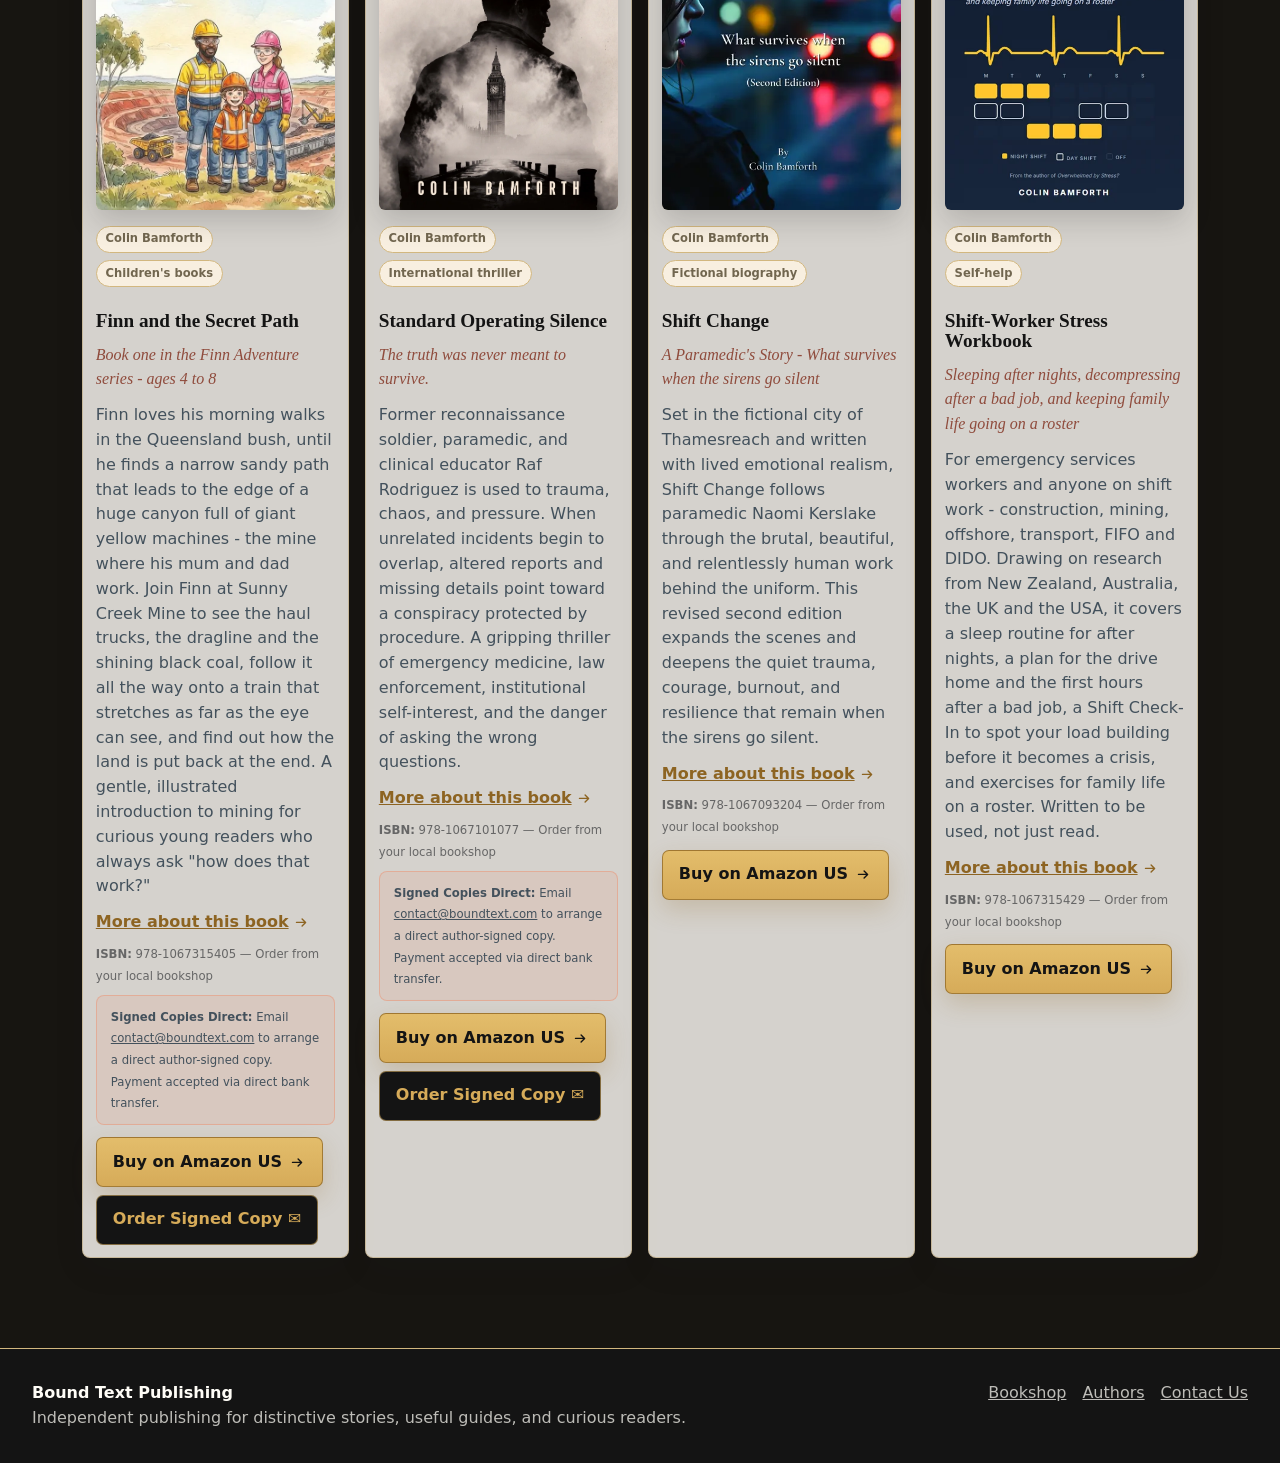
==== commit b67285f4: "Write the book list into the page and link books to colinbamforth.com The book list, authors and con" ====
--- a/index.html
+++ b/index.html
@@ -5,9 +5,21 @@
     <meta name="viewport" content="width=device-width, initial-scale=1">
     
     <title>Bound Text Publishing</title>
-    <meta name="description" content="Bound Text Publishing: independent books with craft, nerve, and a quiet spark of mischief.">
+    <meta name="description" content="A small press for sharp-edged fiction, practical books, and word search books. We keep the list focused, the voice human, and the door open for curious readers.">
+    <link rel="canonical" href="https://boundtext.com/">
+    <meta property="og:type" content="website">
+    <meta property="og:site_name" content="Bound Text Publishing">
+    <meta property="og:title" content="Bound Text Publishing">
+    <meta property="og:description" content="A small press for sharp-edged fiction, practical books, and word search books. We keep the list focused, the voice human, and the door open for curious readers.">
+    <meta property="og:url" content="https://boundtext.com/">
+    <meta property="og:image" content="https://boundtext.com/assets/hero-publishing.webp">
+    <meta property="og:image:alt" content="Books and publishing desk">
+    <meta name="twitter:card" content="summary_large_image">
+    <meta name="twitter:title" content="Bound Text Publishing">
+    <meta name="twitter:description" content="A small press for sharp-edged fiction, practical books, and word search books. We keep the list focused, the voice human, and the door open for curious readers.">
+    <meta name="twitter:image" content="https://boundtext.com/assets/hero-publishing.webp">
     <link rel="icon" type="image/webp" href="assets/bt logo tiny.webp">
-    <link rel="stylesheet" href="styles.css?v=5">
+    <link rel="stylesheet" href="styles.css?v=6">
     <!-- Preload critical WebP hero background layout -->
     <link rel="preload" href="assets/hero-publishing.webp" as="image">
 
@@ -37,14 +49,176 @@
       </nav>
     </header>
 
-    <!-- Min-height acts as a visual anchor preventing footer-upward layout shifts -->
+    <!-- PLAIN-TEXT COPY START
+         This is a copy of the books in content.js, written straight into the page so
+         Google can read the list on its first visit. Visitors see the normal site:
+         app.js replaces this block as soon as the page loads.
+         When you add or change a book in content.js, update its card here too
+         (see EDITING-GUIDE.md). -->
     <main id="main">
       <section class="section">
         <h1>Bound Text Publishing</h1>
-        <p>Independent publishing for distinctive stories, useful guides, and curious readers. Small press. Human voice. Useful sparks.</p>
-        <p>Character-led fiction, practical nonfiction, and word search books. Browse our curated collection of authors and distinctive stories.</p>
+        <p>Independent books with craft, nerve, and a quiet spark of mischief.</p>
+        <p>A small press for sharp-edged fiction, practical books, and word search books. We keep the list focused, the voice human, and the door open for curious readers.</p>
+      </section>
+
+      <section class="section" aria-labelledby="static-books-heading">
+        <h2 id="static-books-heading">Books</h2>
+        <div class="book-grid">
+          <article class="book-card">
+            <figure class="cover-image">
+              <img src="assets/covers/finn-and-the-secret-path.webp" alt="Cover art for Finn and the Secret Path" width="534" height="800" loading="lazy" decoding="async">
+            </figure>
+            <div class="book-copy">
+              <div class="book-meta"><span>Colin Bamforth</span><span>Children's books</span></div>
+              <h3><a href="https://colinbamforth.com/finn-and-the-secret-path/">Finn and the Secret Path</a></h3>
+              <p class="subtitle">Book one in the Finn Adventure series - ages 4 to 8</p>
+              <p>Finn loves his morning walks in the Queensland bush, until he finds a narrow sandy path that leads to the edge of a huge canyon full of giant yellow machines - the mine where his mum and dad work. Join Finn at Sunny Creek Mine to see the haul trucks, the dragline and the shining black coal, follow it all the way onto a train that stretches as far as the eye can see, and find out how the land is put back at the end. A gentle, illustrated introduction to mining for curious young readers who always ask &quot;how does that work?&quot;</p>
+              <p class="isbn-note"><small><strong>ISBN:</strong> 978-1067315405</small></p>
+              <div class="book-actions">
+                <a class="button secondary" href="https://colinbamforth.com/finn-and-the-secret-path/">More about this book</a>
+                <a class="button primary" href="https://www.amazon.com/dp/1067315403" target="_blank" rel="noopener">Buy on Amazon</a>
+              </div>
+            </div>
+          </article>
+          <article class="book-card">
+            <figure class="cover-image">
+              <img src="assets/covers/SOS.webp" alt="Cover art for Standard Operating Silence" width="534" height="800" loading="lazy" decoding="async">
+            </figure>
+            <div class="book-copy">
+              <div class="book-meta"><span>Colin Bamforth</span><span>International thriller</span></div>
+              <h3><a href="https://colinbamforth.com/standard-operating-silence/">Standard Operating Silence</a></h3>
+              <p class="subtitle">The truth was never meant to survive.</p>
+              <p>Former reconnaissance soldier, paramedic, and clinical educator Raf Rodriguez is used to trauma, chaos, and pressure. When unrelated incidents begin to overlap, altered reports and missing details point toward a conspiracy protected by procedure. A gripping thriller of emergency medicine, law enforcement, institutional self-interest, and the danger of asking the wrong questions.</p>
+              <p class="isbn-note"><small><strong>ISBN:</strong> 978-1067101077</small></p>
+              <div class="book-actions">
+                <a class="button secondary" href="https://colinbamforth.com/standard-operating-silence/">More about this book</a>
+                <a class="button primary" href="https://www.amazon.com/dp/B0HDMKSXN3" target="_blank" rel="noopener">Buy on Amazon</a>
+              </div>
+            </div>
+          </article>
+          <article class="book-card">
+            <figure class="cover-image">
+              <img src="assets/covers/shift-change.webp" alt="Cover art for Shift Change" width="534" height="800" loading="lazy" decoding="async">
+            </figure>
+            <div class="book-copy">
+              <div class="book-meta"><span>Colin Bamforth</span><span>Fictional biography</span></div>
+              <h3><a href="https://colinbamforth.com/shift-change/">Shift Change</a></h3>
+              <p class="subtitle">A Paramedic's Story - What survives when the sirens go silent</p>
+              <p>Set in the fictional city of Thamesreach and written with lived emotional realism, Shift Change follows paramedic Naomi Kerslake through the brutal, beautiful, and relentlessly human work behind the uniform. This revised second edition expands the scenes and deepens the quiet trauma, courage, burnout, and resilience that remain when the sirens go silent.</p>
+              <p class="isbn-note"><small><strong>ISBN:</strong> 978-1067093204</small></p>
+              <div class="book-actions">
+                <a class="button secondary" href="https://colinbamforth.com/shift-change/">More about this book</a>
+                <a class="button primary" href="https://www.amazon.com/dp/B0FD8C7P1H" target="_blank" rel="noopener">Buy on Amazon</a>
+              </div>
+            </div>
+          </article>
+          <article class="book-card">
+            <figure class="cover-image">
+              <img src="assets/covers/shift-worker-stress-workbook.webp" alt="Cover art for Shift-Worker Stress Workbook" width="534" height="800" loading="lazy" decoding="async">
+            </figure>
+            <div class="book-copy">
+              <div class="book-meta"><span>Colin Bamforth</span><span>Self-help</span></div>
+              <h3><a href="https://colinbamforth.com/shift-worker-stress-workbook/">Shift-Worker Stress Workbook</a></h3>
+              <p class="subtitle">Sleeping after nights, decompressing after a bad job, and keeping family life going on a roster</p>
+              <p>For emergency services workers and anyone on shift work - construction, mining, offshore, transport, FIFO and DIDO. Drawing on research from New Zealand, Australia, the UK and the USA, it covers a sleep routine for after nights, a plan for the drive home and the first hours after a bad job, a Shift Check-In to spot your load building before it becomes a crisis, and exercises for family life on a roster. Written to be used, not just read.</p>
+              <p class="isbn-note"><small><strong>ISBN:</strong> 978-1067315429</small></p>
+              <div class="book-actions">
+                <a class="button secondary" href="https://colinbamforth.com/shift-worker-stress-workbook/">More about this book</a>
+                <a class="button primary" href="https://www.amazon.com/dp/106731542X" target="_blank" rel="noopener">Buy on Amazon</a>
+              </div>
+            </div>
+          </article>
+          <article class="book-card">
+            <figure class="cover-image">
+              <img src="assets/covers/overwhelmed-by-stress-us.webp" alt="Cover art for Overwhelmed by Stress?" width="534" height="800" loading="lazy" decoding="async">
+            </figure>
+            <div class="book-copy">
+              <div class="book-meta"><span>Colin Bamforth</span><span>Self-help</span></div>
+              <h3><a href="https://colinbamforth.com/overwhelmed-by-stress-us/">Overwhelmed by Stress?</a></h3>
+              <p class="subtitle">A science-backed guide to reducing stress, regaining clarity, and restoring balance. US Edition</p>
+              <p>A clear, compassionate guide for readers who feel constantly on edge, overloaded, or unable to find breathing room. Drawing on nearly 40 years of paramedic experience across New Zealand, Australia, and the UK, Colin Bamforth offers practical, body-based strategies for understanding stress, recovering clarity, and carrying life's pressures differently.</p>
+              <div class="book-actions">
+                <a class="button secondary" href="https://colinbamforth.com/overwhelmed-by-stress-us/">More about this book</a>
+                <a class="button primary" href="https://www.amazon.com/dp/B0F8GF76M2" target="_blank" rel="noopener">Buy on Amazon</a>
+              </div>
+            </div>
+          </article>
+          <article class="book-card">
+            <figure class="cover-image">
+              <img src="assets/covers/overwhelmed-by-stress-au-nz.webp" alt="Cover art for Overwhelmed by Stress?" width="534" height="800" loading="lazy" decoding="async">
+            </figure>
+            <div class="book-copy">
+              <div class="book-meta"><span>Colin Bamforth</span><span>Self-help</span></div>
+              <h3><a href="https://colinbamforth.com/overwhelmed-by-stress-au-nz/">Overwhelmed by Stress?</a></h3>
+              <p class="subtitle">A science-backed guide to reducing stress, regaining clarity, and restoring balance. Australia and New Zealand Edition</p>
+              <p>A practical Australia and New Zealand edition for readers facing burnout, transition, grief, overload, or uncertainty. This is not a book of quick fixes or forced positivity, but a grounded guide to walking with stress, using small repeatable steps to restore balance, clarity, and meaning.</p>
+              <p class="isbn-note"><small><strong>ISBN:</strong> 978-1067093211</small></p>
+              <div class="book-actions">
+                <a class="button secondary" href="https://colinbamforth.com/overwhelmed-by-stress-au-nz/">More about this book</a>
+                <a class="button primary" href="https://www.amazon.com/dp/B0FFSLSV2G" target="_blank" rel="noopener">Buy on Amazon</a>
+              </div>
+            </div>
+          </article>
+          <article class="book-card">
+            <figure class="cover-image">
+              <img src="assets/covers/motorcycle-word-search.webp" alt="Cover art for Motorcycle Word Search" width="534" height="800" loading="lazy" decoding="async">
+            </figure>
+            <div class="book-copy">
+              <div class="book-meta"><span>Colin Bamforth</span><span>Puzzle books</span></div>
+              <h3><a href="https://colinbamforth.com/motorcycle-word-search/">Motorcycle Word Search</a></h3>
+              <p>A themed word-search collection for motorcycle enthusiasts, built for relaxed concentration and easy gifting.</p>
+              <div class="book-actions">
+                <a class="button secondary" href="https://colinbamforth.com/motorcycle-word-search/">More about this book</a>
+                <a class="button primary" href="https://www.amazon.com/dp/B0F5QCYXNP" target="_blank" rel="noopener">Buy on Amazon</a>
+              </div>
+            </div>
+          </article>
+          <article class="book-card">
+            <figure class="cover-image">
+              <img src="assets/covers/construction-word-search.webp" alt="Cover art for Construction Word Search" width="534" height="800" loading="lazy" decoding="async">
+            </figure>
+            <div class="book-copy">
+              <div class="book-meta"><span>Colin Bamforth</span><span>Puzzle books</span></div>
+              <h3><a href="https://colinbamforth.com/construction-word-search/">Construction Word Search</a></h3>
+              <p>A construction-themed puzzle book for readers who enjoy site language, tools, trades, and a satisfying pencil-and-paper break.</p>
+              <div class="book-actions">
+                <a class="button secondary" href="https://colinbamforth.com/construction-word-search/">More about this book</a>
+                <a class="button primary" href="https://www.amazon.com/dp/B0F5QVCCJ7" target="_blank" rel="noopener">Buy on Amazon</a>
+              </div>
+            </div>
+          </article>
+          <article class="book-card">
+            <figure class="cover-image">
+              <img src="assets/covers/fishing-word-search.webp" alt="Cover art for Fishing Word Search" width="534" height="800" loading="lazy" decoding="async">
+            </figure>
+            <div class="book-copy">
+              <div class="book-meta"><span>Colin Bamforth</span><span>Puzzle books</span></div>
+              <h3><a href="https://colinbamforth.com/fishing-word-search/">Fishing Word Search</a></h3>
+              <p>A quiet catch for puzzle fans, built around fishing terms, tackle, waters, and the easy rhythm of a good word search.</p>
+              <div class="book-actions">
+                <a class="button secondary" href="https://colinbamforth.com/fishing-word-search/">More about this book</a>
+                <a class="button primary" href="https://www.amazon.com/dp/B0F5HYQQKX" target="_blank" rel="noopener">Buy on Amazon</a>
+              </div>
+            </div>
+          </article>
+        </div>
+      </section>
+
+      <section class="section" aria-labelledby="static-authors-heading">
+        <h2 id="static-authors-heading">Authors</h2>
+        <h3><a href="https://colinbamforth.com/">Colin Bamforth</a></h3>
+        <p>Publisher, Practical Nonfiction Author &amp; Puzzle-Book Creator</p>
+        <p>Colin Bamforth is the visionary behind Bound Text Publishing. Operating at the intersection of structure and creativity, Colin is a dedicated practical nonfiction author and puzzle-book creator. Driven by a mission to champion human voices and amplify 'useful sparks,' he curates and designs books that engage the mind, challenge curious readers, and bring high-quality independent publishing to life.</p>
+      </section>
+
+      <section class="section" aria-labelledby="static-contact-heading">
+        <h2 id="static-contact-heading">Contact</h2>
+        <p>Books can also be ordered through local bookstores. Limited signed copies of Standard Operating Silence and Finn and the Secret Path are available directly upon request.</p>
+        <p>Email <a href="mailto:contact@boundtext.com">contact@boundtext.com</a></p>
       </section>
     </main>
+    <!-- PLAIN-TEXT COPY END -->
 
     <footer class="site-footer">
       <div>
@@ -61,9 +235,178 @@
     <template id="icon-arrow">
       <svg viewBox="0 0 24 24" aria-hidden="true"><path d="M5 12h13m-5-5 5 5-5 5"></path></svg>
     </template>
+    <script type="application/ld+json">
+    {
+      "@context": "https://schema.org",
+      "@type": "Organization",
+      "name": "Bound Text Publishing",
+      "url": "https://boundtext.com/",
+      "logo": "https://boundtext.com/assets/bt%20logo%20tiny.webp",
+      "email": "contact@boundtext.com",
+      "description": "A small press for sharp-edged fiction, practical books, and word search books. We keep the list focused, the voice human, and the door open for curious readers.",
+      "founder": {
+        "@type": "Person",
+        "name": "Colin Bamforth",
+        "url": "https://colinbamforth.com/"
+      },
+      "sameAs": [
+        "https://colinbamforth.com/"
+      ]
+    }
+    </script>
+    <script type="application/ld+json">
+    {
+      "@context": "https://schema.org",
+      "@type": "ItemList",
+      "name": "Books published by Bound Text Publishing",
+      "itemListElement": [
+        {
+          "@type": "ListItem",
+          "position": 1,
+          "item": {
+            "@type": "Book",
+            "name": "Finn and the Secret Path",
+            "author": {
+              "@type": "Person",
+              "name": "Colin Bamforth",
+              "url": "https://colinbamforth.com/"
+            },
+            "image": "https://boundtext.com/assets/covers/finn-and-the-secret-path.webp",
+            "url": "https://colinbamforth.com/finn-and-the-secret-path/",
+            "isbn": "9781067315405"
+          }
+        },
+        {
+          "@type": "ListItem",
+          "position": 2,
+          "item": {
+            "@type": "Book",
+            "name": "Standard Operating Silence",
+            "author": {
+              "@type": "Person",
+              "name": "Colin Bamforth",
+              "url": "https://colinbamforth.com/"
+            },
+            "image": "https://boundtext.com/assets/covers/SOS.webp",
+            "url": "https://colinbamforth.com/standard-operating-silence/",
+            "isbn": "9781067101077"
+          }
+        },
+        {
+          "@type": "ListItem",
+          "position": 3,
+          "item": {
+            "@type": "Book",
+            "name": "Shift Change",
+            "author": {
+              "@type": "Person",
+              "name": "Colin Bamforth",
+              "url": "https://colinbamforth.com/"
+            },
+            "image": "https://boundtext.com/assets/covers/shift-change.webp",
+            "url": "https://colinbamforth.com/shift-change/",
+            "isbn": "9781067093204"
+          }
+        },
+        {
+          "@type": "ListItem",
+          "position": 4,
+          "item": {
+            "@type": "Book",
+            "name": "Shift-Worker Stress Workbook",
+            "author": {
+              "@type": "Person",
+              "name": "Colin Bamforth",
+              "url": "https://colinbamforth.com/"
+            },
+            "image": "https://boundtext.com/assets/covers/shift-worker-stress-workbook.webp",
+            "url": "https://colinbamforth.com/shift-worker-stress-workbook/",
+            "isbn": "9781067315429"
+          }
+        },
+        {
+          "@type": "ListItem",
+          "position": 5,
+          "item": {
+            "@type": "Book",
+            "name": "Overwhelmed by Stress? (A science-backed guide to reducing stress, regaining clarity, and restoring balance. US Edition)",
+            "author": {
+              "@type": "Person",
+              "name": "Colin Bamforth",
+              "url": "https://colinbamforth.com/"
+            },
+            "image": "https://boundtext.com/assets/covers/overwhelmed-by-stress-us.webp",
+            "url": "https://colinbamforth.com/overwhelmed-by-stress-us/"
+          }
+        },
+        {
+          "@type": "ListItem",
+          "position": 6,
+          "item": {
+            "@type": "Book",
+            "name": "Overwhelmed by Stress? (A science-backed guide to reducing stress, regaining clarity, and restoring balance. Australia and New Zealand Edition)",
+            "author": {
+              "@type": "Person",
+              "name": "Colin Bamforth",
+              "url": "https://colinbamforth.com/"
+            },
+            "image": "https://boundtext.com/assets/covers/overwhelmed-by-stress-au-nz.webp",
+            "url": "https://colinbamforth.com/overwhelmed-by-stress-au-nz/",
+            "isbn": "9781067093211"
+          }
+        },
+        {
+          "@type": "ListItem",
+          "position": 7,
+          "item": {
+            "@type": "Book",
+            "name": "Motorcycle Word Search",
+            "author": {
+              "@type": "Person",
+              "name": "Colin Bamforth",
+              "url": "https://colinbamforth.com/"
+            },
+            "image": "https://boundtext.com/assets/covers/motorcycle-word-search.webp",
+            "url": "https://colinbamforth.com/motorcycle-word-search/"
+          }
+        },
+        {
+          "@type": "ListItem",
+          "position": 8,
+          "item": {
+            "@type": "Book",
+            "name": "Construction Word Search",
+            "author": {
+              "@type": "Person",
+              "name": "Colin Bamforth",
+              "url": "https://colinbamforth.com/"
+            },
+            "image": "https://boundtext.com/assets/covers/construction-word-search.webp",
+            "url": "https://colinbamforth.com/construction-word-search/"
+          }
+        },
+        {
+          "@type": "ListItem",
+          "position": 9,
+          "item": {
+            "@type": "Book",
+            "name": "Fishing Word Search",
+            "author": {
+              "@type": "Person",
+              "name": "Colin Bamforth",
+              "url": "https://colinbamforth.com/"
+            },
+            "image": "https://boundtext.com/assets/covers/fishing-word-search.webp",
+            "url": "https://colinbamforth.com/fishing-word-search/"
+          }
+        }
+      ]
+    }
+    </script>
+
     
     <!-- Defer non-critical execution to let DOM tree render smoothly first -->
-    <script src="content.js?v=3" defer></script>
-    <script src="app.js?v=5" defer></script>
+    <script src="content.js?v=4" defer></script>
+    <script src="app.js?v=6" defer></script>
   </body>
 </html>
--- a/styles.css
+++ b/styles.css
@@ -454,6 +454,24 @@
   color: var(--ink);
 }
 
+.book-card h3 a {
+  text-decoration: none;
+}
+
+.book-card h3 a:hover,
+.book-card h3 a:focus-visible {
+  color: var(--gold-dark);
+  text-decoration: underline;
+}
+
+.book-page-link a {
+  display: inline-flex;
+  align-items: center;
+  gap: 0.3rem;
+  font-weight: 600;
+  color: var(--gold-dark);
+}
+
 .book-grid.compact .book-card {
   grid-template-columns: 1fr;
 }
